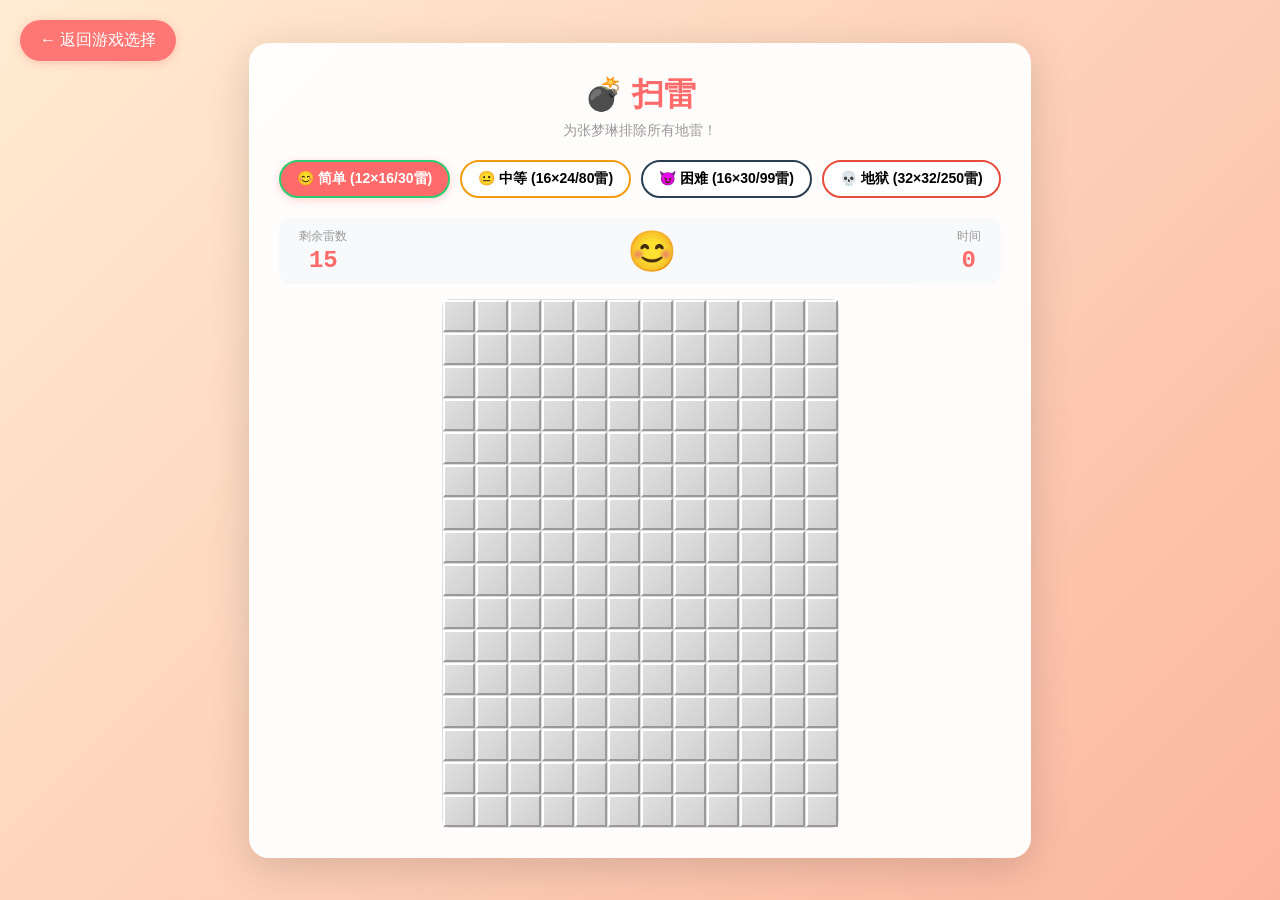
==== minesweeper.html @ 56fef701 "Add files via upload" ====
<!DOCTYPE html>
<html lang="zh-CN">
<head>
    <meta charset="UTF-8">
    <meta name="viewport" content="width=device-width, initial-scale=1.0">
    <title>💣 扫雷 - 生日游戏</title>
    <style>
        * { margin: 0; padding: 0; box-sizing: border-box; }
        body {
            font-family: 'Arial', sans-serif;
            background: linear-gradient(135deg, #ffecd2 0%, #fcb69f 100%);
            min-height: 100vh;
            display: flex;
            flex-direction: column;
            align-items: center;
            justify-content: center;
        }
        
        /* 顶部返回按钮 */
        .back-btn {
            position: fixed;
            top: 20px;
            left: 20px;
            background: rgba(255, 107, 107, 0.9);
            color: white;
            border: none;
            padding: 10px 20px;
            border-radius: 25px;
            font-size: 16px;
            cursor: pointer;
            box-shadow: 0 2px 10px rgba(255, 107, 107, 0.3);
            transition: all 0.3s;
        }
        .back-btn:hover {
            transform: scale(1.05);
            background: #ff6b6b;
        }
        
        /* 主容器 */
        .game-container {
            background: rgba(255, 255, 255, 0.95);
            border-radius: 20px;
            padding: 30px;
            box-shadow: 0 10px 40px rgba(0, 0, 0, 0.15);
            max-width: 95vw;
            max-height: 92vh;
            overflow: auto;
        }
        
        /* 标题 */
        .game-title {
            text-align: center;
            font-size: 32px;
            color: #ff6b6b;
            margin-bottom: 5px;
            font-weight: bold;
        }
        .game-subtitle {
            text-align: center;
            color: #999;
            font-size: 14px;
            margin-bottom: 20px;
        }
        
        /* 难度选择 */
        .difficulty-select {
            display: flex;
            gap: 10px;
            justify-content: center;
            margin-bottom: 20px;
            flex-wrap: wrap;
        }
        .diff-btn {
            padding: 8px 16px;
            border: 2px solid #ddd;
            border-radius: 25px;
            background: white;
            cursor: pointer;
            font-size: 14px;
            transition: all 0.3s;
            font-weight: bold;
        }
        .diff-btn:hover {
            border-color: #ff6b6b;
            color: #ff6b6b;
        }
        .diff-btn.active {
            background: #ff6b6b;
            color: white;
            border-color: #ff6b6b;
            box-shadow: 0 2px 10px rgba(255, 107, 107, 0.3);
        }
        .diff-btn.easy { border-color: #2ecc71; }
        .diff-btn.medium { border-color: #f39c12; }
        .diff-btn.hard { border-color: #2c3e50; }
        .diff-btn.extreme { border-color: #e74c3c; }
        
        /* 游戏信息栏 */
        .game-info {
            display: flex;
            justify-content: space-between;
            align-items: center;
            margin-bottom: 15px;
            padding: 10px 20px;
            background: #f8f9fa;
            border-radius: 12px;
        }
        .info-item {
            text-align: center;
        }
        .info-label {
            font-size: 12px;
            color: #999;
            margin-bottom: 2px;
        }
        .info-value {
            font-size: 24px;
            font-weight: bold;
            color: #ff6b6b;
            font-family: 'Courier New', monospace;
        }
        .face-btn {
            font-size: 40px;
            cursor: pointer;
            background: none;
            border: none;
            transition: transform 0.2s;
            line-height: 1;
        }
        .face-btn:hover {
            transform: scale(1.1);
        }
        
        /* 游戏棋盘 */
        .board {
            display: grid;
            gap: 1px;
            background: #ddd;
            padding: 1px;
            border-radius: 8px;
            user-select: none;
            margin: 0 auto;
            width: fit-content;
        }
        
        /* 单元格 */
        .cell {
            width: 32px;
            height: 32px;
            display: flex;
            align-items: center;
            justify-content: center;
            font-size: 16px;
            font-weight: bold;
            cursor: pointer;
            transition: all 0.1s;
            background: #e8e8e8;
            border: 2px solid;
            border-color: #fff #999 #999 #fff;
            position: relative;
        }
        .cell.revealed {
            border: 1px solid #ddd;
            background: #f8f9fa;
            cursor: default;
        }
        .cell.hidden {
            background: linear-gradient(135deg, #e0e0e0, #d0d0d0);
        }
        .cell.hidden:hover {
            background: #ccc;
            transform: scale(0.95);
        }
        
        /* 数字颜色 */
        .n1 { color: #3498db; }
        .n2 { color: #2ecc71; }
        .n3 { color: #e74c3c; }
        .n4 { color: #8e44ad; }
        .n5 { color: #d35400; }
        .n6 { color: #16a085; }
        .n7 { color: #2c3e50; }
        .n8 { color: #7f8c8d; }
        
        /* 地雷 */
        .mine { font-size: 18px; }
        .mine.exploded {
            background: #e74c3c !important;
            animation: shake 0.3s;
        }
        
        /* 旗帜 */
        .flag { font-size: 18px; }
        
        /* 动画 */
        @keyframes shake {
            0%, 100% { transform: translateX(0); }
            25% { transform: translateX(-2px); }
            75% { transform: translateX(2px); }
        }
        
        /* 游戏结束提示 */
        .game-over-overlay {
            position: fixed;
            top: 0;
            left: 0;
            width: 100%;
            height: 100%;
            background: rgba(0, 0, 0, 0.7);
            display: flex;
            align-items: center;
            justify-content: center;
            z-index: 1000;
            opacity: 0;
            pointer-events: none;
            transition: opacity 0.3s;
        }
        .game-over-overlay.show {
            opacity: 1;
            pointer-events: all;
        }
        .game-over-box {
            background: white;
            border-radius: 20px;
            padding: 40px;
            text-align: center;
            box-shadow: 0 20px 60px rgba(0, 0, 0, 0.3);
            animation: popIn 0.4s;
        }
        @keyframes popIn {
            from { transform: scale(0.5); opacity: 0; }
            to { transform: scale(1); opacity: 1; }
        }
        .game-over-emoji {
            font-size: 64px;
            margin-bottom: 10px;
        }
        .game-over-title {
            font-size: 28px;
            font-weight: bold;
            color: #ff6b6b;
            margin-bottom: 10px;
        }
        .game-over-detail {
            color: #999;
            margin-bottom: 20px;
        }
        .game-over-buttons {
            display: flex;
            gap: 10px;
            justify-content: center;
        }
        .over-btn {
            padding: 10px 25px;
            border: none;
            border-radius: 25px;
            font-size: 16px;
            cursor: pointer;
            transition: all 0.3s;
            font-weight: bold;
        }
        .over-btn.again {
            background: #ff6b6b;
            color: white;
        }
        .over-btn.again:hover {
            background: #ff5252;
            transform: scale(1.05);
        }
        .over-btn.back {
            background: #f0f0f0;
            color: #333;
        }
        .over-btn.back:hover {
            background: #ddd;
        }
        
        /* 响应式 */
        @media (max-width: 1024px) {
            .cell { width: 26px; height: 26px; font-size: 14px; }
        }
        @media (max-width: 768px) {
            .cell { width: 20px; height: 20px; font-size: 12px; }
            .game-info { padding: 5px 10px; }
            .info-value { font-size: 18px; }
            .face-btn { font-size: 30px; }
        }
    </style>
</head>
<body>
    <button class="back-btn" onclick="location.href='index.html'">← 返回游戏选择</button>
    
    <div class="game-container">
        <div class="game-title">💣 扫雷</div>
        <div class="game-subtitle">为张梦琳排除所有地雷！</div>
        
        <!-- 难度选择 -->
        <div class="difficulty-select">
            <button class="diff-btn easy active" onclick="changeDifficulty('easy')">😊 简单 (12×16/30雷)</button>
            <button class="diff-btn medium" onclick="changeDifficulty('medium')">😐 中等 (16×24/80雷)</button>
            <button class="diff-btn hard" onclick="changeDifficulty('hard')">😈 困难 (16×30/99雷)</button>
            <button class="diff-btn extreme" onclick="changeDifficulty('extreme')">💀 地狱 (32×32/250雷)</button>
        </div>
        
        <!-- 游戏信息栏 -->
        <div class="game-info">
            <div class="info-item">
                <div class="info-label">剩余雷数</div>
                <div class="info-value" id="mineCount">15</div>
            </div>
            <button class="face-btn" id="faceBtn" onclick="resetGame()">😊</button>
            <div class="info-item">
                <div class="info-label">时间</div>
                <div class="info-value" id="timeCount">0</div>
            </div>
        </div>
        
        <!-- 棋盘 -->
        <div class="board" id="board"></div>
    </div>
    
    <!-- 游戏结束弹窗 -->
    <div class="game-over-overlay" id="gameOverOverlay">
        <div class="game-over-box">
            <div class="game-over-emoji" id="overEmoji">🎉</div>
            <div class="game-over-title" id="overTitle">恭喜通关！</div>
            <div class="game-over-detail" id="overDetail">用时: 0秒 | 雷数: 15</div>
            <div class="game-over-buttons">
                <button class="over-btn again" onclick="resetGame()">🔄 再来一局</button>
                <button class="over-btn back" onclick="location.href='index.html'">🏠 返回</button>
            </div>
        </div>
    </div>
    
    <script>
        // ========== 游戏配置 ==========
        const DIFFICULTIES = {
            easy:    { cols: 12, rows: 16, mines: 30,  name: '简单' },
            medium:  { cols: 16, rows: 24, mines: 80,  name: '中等' },
            hard:    { cols: 30, rows: 16, mines: 99,  name: '困难' },
            extreme: { cols: 32, rows: 32, mines: 250, name: '地狱' }
        };
        
        // ========== 游戏状态 ==========
        let gameState = {
            difficulty: 'easy',
            cols: 12,
            rows: 16,
            mines: 15,
            board: [],
            revealed: [],
            flagged: [],
            firstClick: true,
            gameOver: false,
            won: false,
            minesLeft: 15,
            time: 0,
            timerInterval: null
        };
        
        // ========== 初始化游戏 ==========
        function changeDifficulty(diff) {
            const d = DIFFICULTIES[diff];
            gameState.difficulty = diff;
            gameState.cols = d.cols;
            gameState.rows = d.rows;
            gameState.mines = d.mines;
            
            // 更新按钮状态
            document.querySelectorAll('.diff-btn').forEach(btn => btn.classList.remove('active'));
            document.querySelector('.diff-btn.' + diff).classList.add('active');
            
            resetGame();
        }
        
        function initBoard() {
            gameState.board = [];
            gameState.revealed = [];
            gameState.flagged = [];
            
            for (let r = 0; r < gameState.rows; r++) {
                gameState.board[r] = [];
                gameState.revealed[r] = [];
                gameState.flagged[r] = [];
                for (let c = 0; c < gameState.cols; c++) {
                    gameState.board[r][c] = 0;
                    gameState.revealed[r][c] = false;
                    gameState.flagged[r][c] = false;
                }
            }
        }
        
        function placeMines(safeR, safeC) {
            let placed = 0;
            while (placed < gameState.mines) {
                const r = Math.floor(Math.random() * gameState.rows);
                const c = Math.floor(Math.random() * gameState.cols);
                
                // 第一下点击的格子及其周围3x3区域不能有雷
                if (r >= safeR - 1 && r <= safeR + 1 && c >= safeC - 1 && c <= safeC + 1) continue;
                if (gameState.board[r][c] === -1) continue;
                
                gameState.board[r][c] = -1;
                placed++;
            }
            
            // 计算数字
            for (let r = 0; r < gameState.rows; r++) {
                for (let c = 0; c < gameState.cols; c++) {
                    if (gameState.board[r][c] === -1) continue;
                    let count = 0;
                    for (let dr = -1; dr <= 1; dr++) {
                        for (let dc = -1; dc <= 1; dc++) {
                            const nr = r + dr;
                            const nc = c + dc;
                            if (nr >= 0 && nr < gameState.rows && nc >= 0 && nc < gameState.cols && gameState.board[nr][nc] === -1) {
                                count++;
                            }
                        }
                    }
                    gameState.board[r][c] = count;
                }
            }
        }
        
        // ========== 双击检测（在300ms内的第二次点击判定为双击） ==========
let clickTimer = null;
let lastClickCell = null;
let clickCount = 0;

function handleCellClick(r, c, e) {
if (gameState.gameOver) return;

// 检测双击：300ms内对同一格子的第二次点击
if (lastClickCell && lastClickCell.r === r && lastClickCell.c === c && clickCount === 1) {
clickCount = 0;
lastClickCell = null;
clearTimeout(clickTimer);
handleDoubleClick(r, c);
return;
}

// 第一次点击
clickCount = 1;
lastClickCell = { r, c };
clickTimer = setTimeout(() => {
clickCount = 0;
lastClickCell = null;
}, 300);

// 执行单击逻辑
handleClick(r, c);
}

        // ========== 绘制棋盘 ==========
function renderBoard() {
const boardEl = document.getElementById('board');
boardEl.style.gridTemplateColumns = `repeat(${gameState.cols}, 1fr)`;

// 如果是首次渲染，创建所有格子
if (boardEl.children.length === 0) {
for (let r = 0; r < gameState.rows; r++) {
for (let c = 0; c < gameState.cols; c++) {
const cell = document.createElement('div');
cell.className = 'cell hidden';
cell.dataset.row = r;
cell.dataset.col = c;
cell.addEventListener('click', (e) => handleCellClick(r, c, e));
cell.addEventListener('contextmenu', (e) => handleRightClick(r, c, e));
boardEl.appendChild(cell);
}
}
}

// 更新已有格子内容（不重建 DOM）
const cells = boardEl.children;
for (let r = 0; r < gameState.rows; r++) {
for (let c = 0; c < gameState.cols; c++) {
const index = r * gameState.cols + c;
const cell = cells[index];
const isRevealed = gameState.revealed[r][c];
const isFlagged = gameState.flagged[r][c];

// 重置类名
cell.className = 'cell';
cell.classList.add(isRevealed ? 'revealed' : 'hidden');

// 更新内容
if (isRevealed) {
if (gameState.board[r][c] === -1) {
cell.innerHTML = '💣';
cell.classList.add('mine');
} else if (gameState.board[r][c] > 0) {
cell.innerHTML = gameState.board[r][c];
cell.classList.add('n' + gameState.board[r][c]);
} else {
cell.innerHTML = '';
}
} else if (isFlagged) {
cell.innerHTML = '🚩';
cell.classList.add('flag');
} else {
cell.innerHTML = '';
}

// 更新爆炸效果
if (gameState.explodedCell && gameState.explodedCell.r === r && gameState.explodedCell.c === c) {
cell.classList.add('exploded');
}
}
}
}
        
        // ========== 点击逻辑 ==========
function handleClick(r, c) {
if (gameState.gameOver) return;
if (gameState.flagged[r][c]) return;
if (gameState.revealed[r][c]) return;
// 第一下点击
if (gameState.firstClick) {
gameState.firstClick = false;
placeMines(r, c);
startTimer();
}
reveal(r, c);
checkWin();
}
        
        function reveal(r, c) {
            if (r < 0 || r >= gameState.rows || c < 0 || c >= gameState.cols) return;
            if (gameState.revealed[r][c]) return;
            if (gameState.flagged[r][c]) return;
            
            gameState.revealed[r][c] = true;
            
            // 踩到地雷
            if (gameState.board[r][c] === -1) {
                gameOver(false, r, c);
                return;
            }
            
            // 如果数字是0，扩展翻开周围
            if (gameState.board[r][c] === 0) {
                for (let dr = -1; dr <= 1; dr++) {
                    for (let dc = -1; dc <= 1; dc++) {
                        if (dr === 0 && dc === 0) continue;
                        reveal(r + dr, c + dc);
                    }
                }
            }
            
            renderBoard();
        }
        
        // ========== 右键标记 ==========
        function handleRightClick(r, c, e) {
            e.preventDefault();
            if (gameState.gameOver) return;
            if (gameState.revealed[r][c]) return;
            
            if (gameState.flagged[r][c]) {
                gameState.flagged[r][c] = false;
                gameState.minesLeft++;
            } else {
                gameState.flagged[r][c] = true;
                gameState.minesLeft--;
            }
            
            document.getElementById('mineCount').textContent = gameState.minesLeft;
            updateFace('😊');
            renderBoard();
        }
        
        // ========== 双击数字 ==========
function handleDoubleClick(r, c) {
if (gameState.gameOver) return;
if (!gameState.revealed[r][c]) return;
if (gameState.board[r][c] <= 0) return;

const num = gameState.board[r][c];
let flagCount = 0;
const neighbors = [];

for (let dr = -1; dr <= 1; dr++) {
for (let dc = -1; dc <= 1; dc++) {
const nr = r + dr;
const nc = c + dc;
if (nr >= 0 && nr < gameState.rows && nc >= 0 && nc < gameState.cols) {
if (gameState.flagged[nr][nc]) flagCount++;
if (!gameState.flagged[nr][nc] && !gameState.revealed[nr][nc]) {
neighbors.push({r: nr, c: nc});
}
}
}
}

// 如果标记的旗数等于数字，翻开周围未标记的格子
if (flagCount === num) {
const mineNeighbor = neighbors.find(n => gameState.board[n.r][n.c] === -1);

if (mineNeighbor) {
// 踩雷
gameState.revealed[mineNeighbor.r][mineNeighbor.c] = true;
gameOver(false, mineNeighbor.r, mineNeighbor.c);
} else {
for (const n of neighbors) {
reveal(n.r, n.c);
}
checkWin();
}
}
}
        
        // ========== 检查胜利 ==========
        function checkWin() {
            let revealedCount = 0;
            for (let r = 0; r < gameState.rows; r++) {
                for (let c = 0; c < gameState.cols; c++) {
                    if (gameState.revealed[r][c]) revealedCount++;
                }
            }
            
            const totalCells = gameState.rows * gameState.cols;
            if (revealedCount === totalCells - gameState.mines) {
                gameOver(true);
            }
        }
        
        // ========== 游戏结束 ==========
function gameOver(won, explodedR, explodedC) {
gameState.explodedCell = (won || typeof explodedR === 'undefined') ? null : {r: explodedR, c: explodedC};
            gameState.gameOver = true;
            gameState.won = won;
            stopTimer();
            
            if (won) {
                updateFace('😎');
                document.getElementById('overEmoji').textContent = '🎉';
                document.getElementById('overTitle').textContent = '恭喜通关！';
            } else {
                updateFace('😵');
                document.getElementById('overEmoji').textContent = '💥';
                document.getElementById('overTitle').textContent = '踩到雷了！';
                
                // 显示所有地雷
                for (let r = 0; r < gameState.rows; r++) {
                    for (let c = 0; c < gameState.cols; c++) {
                        if (gameState.board[r][c] === -1) {
                            gameState.revealed[r][c] = true;
                        }
                    }
                }
                
                // 标记踩爆的雷
                const cells = document.querySelectorAll('.cell');
                cells.forEach(cell => {
                    const row = parseInt(cell.dataset.row);
                    const col = parseInt(cell.dataset.col);
                    if (row === explodedR && col === explodedC && gameState.board[row][col] === -1) {
                        cell.classList.add('exploded');
                    }
                });
                renderBoard();
            }
            
            document.getElementById('overDetail').textContent = `用时: ${gameState.time}秒 | 雷数: ${gameState.mines}`;
            document.getElementById('gameOverOverlay').classList.add('show');
        }
        
        // ========== 计时器 ==========
        function startTimer() {
            stopTimer();
            gameState.time = 0;
            gameState.timerInterval = setInterval(() => {
                gameState.time++;
                document.getElementById('timeCount').textContent = gameState.time;
                if (gameState.time >= 999) stopTimer();
            }, 1000);
        }
        
        function stopTimer() {
            if (gameState.timerInterval) {
                clearInterval(gameState.timerInterval);
                gameState.timerInterval = null;
            }
        }
        
        // ========== 重置游戏 ==========
        function resetGame() {
stopTimer();
gameState.firstClick = true;
gameState.gameOver = false;
gameState.won = false;
gameState.explodedCell = null;
            gameState.time = 0;
            gameState.minesLeft = gameState.mines;
            
            document.getElementById('mineCount').textContent = gameState.mines;
            document.getElementById('timeCount').textContent = '0';
            document.getElementById('gameOverOverlay').classList.remove('show');
            updateFace('😊');
// 清空棋盘容器（重新创建DOM，因为棋盘大小可能改变）
const boardEl = document.getElementById('board');
boardEl.innerHTML = '';
initBoard();
renderBoard();
}
        
        // ========== 更新表情 ==========
        function updateFace(emoji) {
            document.getElementById('faceBtn').textContent = emoji;
        }
        
        // ========== 启动 ==========
        resetGame();
    </script>
</body>
</html>
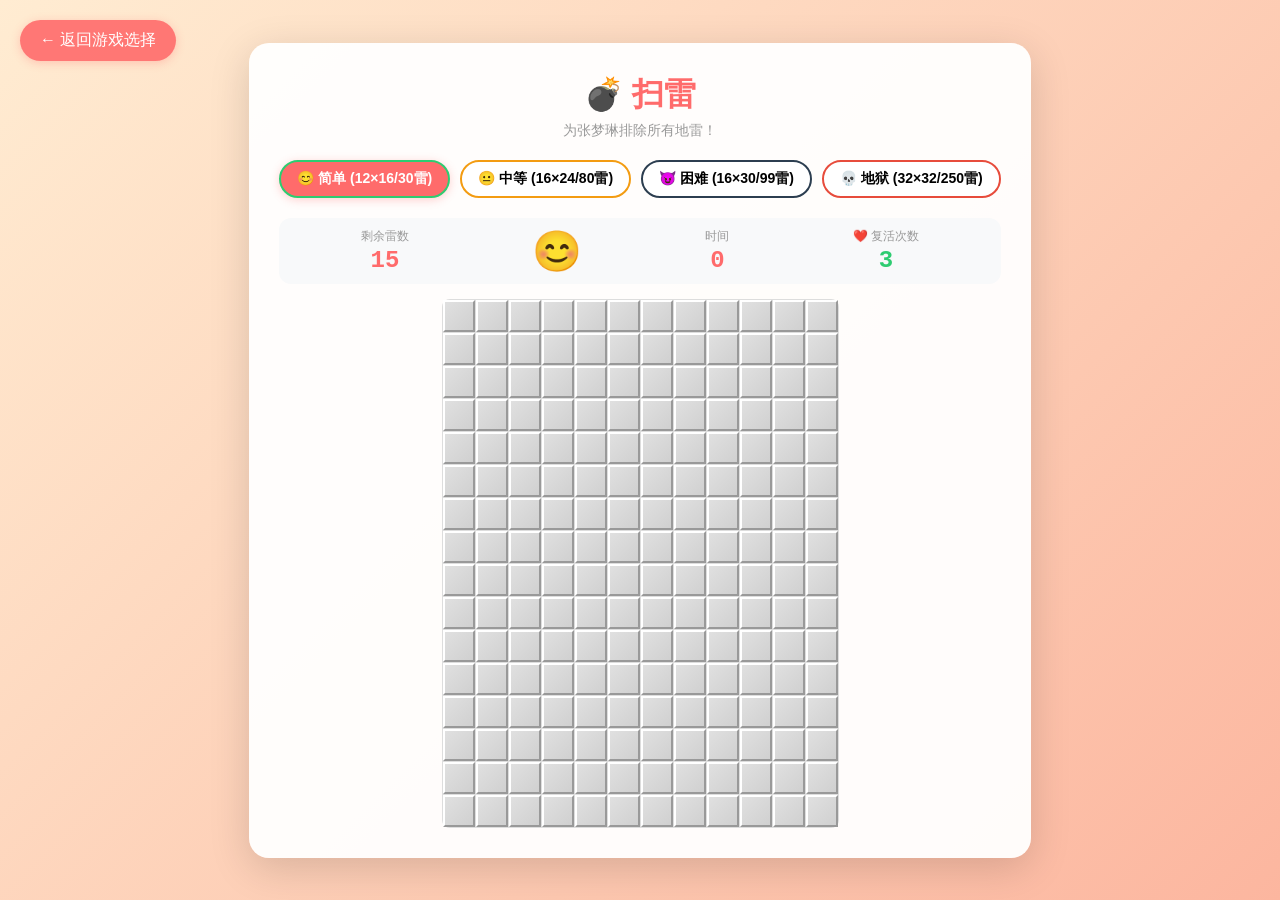
==== commit b37bc0b7: "Update minesweeper.html" ====
--- a/minesweeper.html
+++ b/minesweeper.html
@@ -1,718 +1,904 @@
 <!DOCTYPE html>
 <html lang="zh-CN">
 <head>
-    <meta charset="UTF-8">
-    <meta name="viewport" content="width=device-width, initial-scale=1.0">
-    <title>💣 扫雷 - 生日游戏</title>
-    <style>
-        * { margin: 0; padding: 0; box-sizing: border-box; }
-        body {
-            font-family: 'Arial', sans-serif;
-            background: linear-gradient(135deg, #ffecd2 0%, #fcb69f 100%);
-            min-height: 100vh;
-            display: flex;
-            flex-direction: column;
-            align-items: center;
-            justify-content: center;
-        }
-        
-        /* 顶部返回按钮 */
-        .back-btn {
-            position: fixed;
-            top: 20px;
-            left: 20px;
-            background: rgba(255, 107, 107, 0.9);
-            color: white;
-            border: none;
-            padding: 10px 20px;
-            border-radius: 25px;
-            font-size: 16px;
-            cursor: pointer;
-            box-shadow: 0 2px 10px rgba(255, 107, 107, 0.3);
-            transition: all 0.3s;
-        }
-        .back-btn:hover {
-            transform: scale(1.05);
-            background: #ff6b6b;
-        }
-        
-        /* 主容器 */
-        .game-container {
-            background: rgba(255, 255, 255, 0.95);
-            border-radius: 20px;
-            padding: 30px;
-            box-shadow: 0 10px 40px rgba(0, 0, 0, 0.15);
-            max-width: 95vw;
-            max-height: 92vh;
-            overflow: auto;
-        }
-        
-        /* 标题 */
-        .game-title {
-            text-align: center;
-            font-size: 32px;
-            color: #ff6b6b;
-            margin-bottom: 5px;
-            font-weight: bold;
-        }
-        .game-subtitle {
-            text-align: center;
-            color: #999;
-            font-size: 14px;
-            margin-bottom: 20px;
-        }
-        
-        /* 难度选择 */
-        .difficulty-select {
-            display: flex;
-            gap: 10px;
-            justify-content: center;
-            margin-bottom: 20px;
-            flex-wrap: wrap;
-        }
-        .diff-btn {
-            padding: 8px 16px;
-            border: 2px solid #ddd;
-            border-radius: 25px;
-            background: white;
-            cursor: pointer;
-            font-size: 14px;
-            transition: all 0.3s;
-            font-weight: bold;
-        }
-        .diff-btn:hover {
-            border-color: #ff6b6b;
-            color: #ff6b6b;
-        }
-        .diff-btn.active {
-            background: #ff6b6b;
-            color: white;
-            border-color: #ff6b6b;
-            box-shadow: 0 2px 10px rgba(255, 107, 107, 0.3);
-        }
-        .diff-btn.easy { border-color: #2ecc71; }
-        .diff-btn.medium { border-color: #f39c12; }
-        .diff-btn.hard { border-color: #2c3e50; }
-        .diff-btn.extreme { border-color: #e74c3c; }
-        
-        /* 游戏信息栏 */
-        .game-info {
-            display: flex;
-            justify-content: space-between;
-            align-items: center;
-            margin-bottom: 15px;
-            padding: 10px 20px;
-            background: #f8f9fa;
-            border-radius: 12px;
-        }
-        .info-item {
-            text-align: center;
-        }
-        .info-label {
-            font-size: 12px;
-            color: #999;
-            margin-bottom: 2px;
-        }
-        .info-value {
-            font-size: 24px;
-            font-weight: bold;
-            color: #ff6b6b;
-            font-family: 'Courier New', monospace;
-        }
-        .face-btn {
-            font-size: 40px;
-            cursor: pointer;
-            background: none;
-            border: none;
-            transition: transform 0.2s;
-            line-height: 1;
-        }
-        .face-btn:hover {
-            transform: scale(1.1);
-        }
-        
-        /* 游戏棋盘 */
-        .board {
-            display: grid;
-            gap: 1px;
-            background: #ddd;
-            padding: 1px;
-            border-radius: 8px;
-            user-select: none;
-            margin: 0 auto;
-            width: fit-content;
-        }
-        
-        /* 单元格 */
-        .cell {
-            width: 32px;
-            height: 32px;
-            display: flex;
-            align-items: center;
-            justify-content: center;
-            font-size: 16px;
-            font-weight: bold;
-            cursor: pointer;
-            transition: all 0.1s;
-            background: #e8e8e8;
-            border: 2px solid;
-            border-color: #fff #999 #999 #fff;
-            position: relative;
-        }
-        .cell.revealed {
-            border: 1px solid #ddd;
-            background: #f8f9fa;
-            cursor: default;
-        }
-        .cell.hidden {
-            background: linear-gradient(135deg, #e0e0e0, #d0d0d0);
-        }
-        .cell.hidden:hover {
-            background: #ccc;
-            transform: scale(0.95);
-        }
-        
-        /* 数字颜色 */
-        .n1 { color: #3498db; }
-        .n2 { color: #2ecc71; }
-        .n3 { color: #e74c3c; }
-        .n4 { color: #8e44ad; }
-        .n5 { color: #d35400; }
-        .n6 { color: #16a085; }
-        .n7 { color: #2c3e50; }
-        .n8 { color: #7f8c8d; }
-        
-        /* 地雷 */
-        .mine { font-size: 18px; }
-        .mine.exploded {
-            background: #e74c3c !important;
-            animation: shake 0.3s;
-        }
-        
-        /* 旗帜 */
-        .flag { font-size: 18px; }
-        
-        /* 动画 */
-        @keyframes shake {
-            0%, 100% { transform: translateX(0); }
-            25% { transform: translateX(-2px); }
-            75% { transform: translateX(2px); }
-        }
-        
-        /* 游戏结束提示 */
-        .game-over-overlay {
-            position: fixed;
-            top: 0;
-            left: 0;
-            width: 100%;
-            height: 100%;
-            background: rgba(0, 0, 0, 0.7);
-            display: flex;
-            align-items: center;
-            justify-content: center;
-            z-index: 1000;
-            opacity: 0;
-            pointer-events: none;
-            transition: opacity 0.3s;
-        }
-        .game-over-overlay.show {
-            opacity: 1;
-            pointer-events: all;
-        }
-        .game-over-box {
-            background: white;
-            border-radius: 20px;
-            padding: 40px;
-            text-align: center;
-            box-shadow: 0 20px 60px rgba(0, 0, 0, 0.3);
-            animation: popIn 0.4s;
-        }
-        @keyframes popIn {
-            from { transform: scale(0.5); opacity: 0; }
-            to { transform: scale(1); opacity: 1; }
-        }
-        .game-over-emoji {
-            font-size: 64px;
-            margin-bottom: 10px;
-        }
-        .game-over-title {
-            font-size: 28px;
-            font-weight: bold;
-            color: #ff6b6b;
-            margin-bottom: 10px;
-        }
-        .game-over-detail {
-            color: #999;
-            margin-bottom: 20px;
-        }
-        .game-over-buttons {
-            display: flex;
-            gap: 10px;
-            justify-content: center;
-        }
-        .over-btn {
-            padding: 10px 25px;
-            border: none;
-            border-radius: 25px;
-            font-size: 16px;
-            cursor: pointer;
-            transition: all 0.3s;
-            font-weight: bold;
-        }
-        .over-btn.again {
-            background: #ff6b6b;
-            color: white;
-        }
-        .over-btn.again:hover {
-            background: #ff5252;
-            transform: scale(1.05);
-        }
-        .over-btn.back {
-            background: #f0f0f0;
-            color: #333;
-        }
-        .over-btn.back:hover {
-            background: #ddd;
-        }
-        
-        /* 响应式 */
-        @media (max-width: 1024px) {
-            .cell { width: 26px; height: 26px; font-size: 14px; }
-        }
-        @media (max-width: 768px) {
-            .cell { width: 20px; height: 20px; font-size: 12px; }
-            .game-info { padding: 5px 10px; }
-            .info-value { font-size: 18px; }
-            .face-btn { font-size: 30px; }
-        }
-    </style>
+<meta charset="UTF-8">
+<meta name="viewport" content="width=device-width, initial-scale=1.0">
+<title>💣 扫雷 - 生日游戏</title>
+<style>
+* { margin: 0; padding: 0; box-sizing: border-box; }
+body {
+font-family: 'Arial', sans-serif;
+background: linear-gradient(135deg, #ffecd2 0%, #fcb69f 100%);
+min-height: 100vh;
+display: flex;
+flex-direction: column;
+align-items: center;
+justify-content: center;
+}
+/* 顶部返回按钮 */
+.back-btn {
+position: fixed;
+top: 20px;
+left: 20px;
+background: rgba(255, 107, 107, 0.9);
+color: white;
+border: none;
+padding: 10px 20px;
+border-radius: 25px;
+font-size: 16px;
+cursor: pointer;
+box-shadow: 0 2px 10px rgba(255, 107, 107, 0.3);
+transition: all 0.3s;
+}
+.back-btn:hover {
+transform: scale(1.05);
+background: #ff6b6b;
+}
+/* 主容器 */
+.game-container {
+background: rgba(255, 255, 255, 0.95);
+border-radius: 20px;
+padding: 30px;
+box-shadow: 0 10px 40px rgba(0, 0, 0, 0.15);
+max-width: 95vw;
+max-height: 92vh;
+overflow: auto;
+}
+/* 标题 */
+.game-title {
+text-align: center;
+font-size: 32px;
+color: #ff6b6b;
+margin-bottom: 5px;
+font-weight: bold;
+}
+.game-subtitle {
+text-align: center;
+color: #999;
+font-size: 14px;
+margin-bottom: 20px;
+}
+/* 难度选择 */
+.difficulty-select {
+display: flex;
+gap: 10px;
+justify-content: center;
+margin-bottom: 20px;
+flex-wrap: wrap;
+}
+.diff-btn {
+padding: 8px 16px;
+border: 2px solid #ddd;
+border-radius: 25px;
+background: white;
+cursor: pointer;
+font-size: 14px;
+transition: all 0.3s;
+font-weight: bold;
+}
+.diff-btn:hover {
+border-color: #ff6b6b;
+color: #ff6b6b;
+}
+.diff-btn.active {
+background: #ff6b6b;
+color: white;
+border-color: #ff6b6b;
+box-shadow: 0 2px 10px rgba(255, 107, 107, 0.3);
+}
+.diff-btn.easy { border-color: #2ecc71; }
+.diff-btn.medium { border-color: #f39c12; }
+.diff-btn.hard { border-color: #2c3e50; }
+.diff-btn.extreme { border-color: #e74c3c; }
+/* 游戏信息栏 */
+.game-info {
+display: flex;
+justify-content: space-around;
+align-items: center;
+margin-bottom: 15px;
+padding: 10px 20px;
+background: #f8f9fa;
+border-radius: 12px;
+}
+.info-item {
+text-align: center;
+}
+.info-label {
+font-size: 12px;
+color: #999;
+margin-bottom: 2px;
+}
+.info-value {
+font-size: 24px;
+font-weight: bold;
+color: #ff6b6b;
+font-family: 'Courier New', monospace;
+}
+.revive-value {
+color: #2ecc71 !important;
+}
+.face-btn {
+font-size: 40px;
+cursor: pointer;
+background: none;
+border: none;
+transition: transform 0.2s;
+line-height: 1;
+}
+.face-btn:hover {
+transform: scale(1.1);
+}
+/* 游戏棋盘 */
+.board {
+display: grid;
+gap: 1px;
+background: #ddd;
+padding: 1px;
+border-radius: 8px;
+user-select: none;
+margin: 0 auto;
+width: fit-content;
+}
+/* 单元格 */
+.cell {
+width: 32px;
+height: 32px;
+display: flex;
+align-items: center;
+justify-content: center;
+font-size: 16px;
+font-weight: bold;
+cursor: pointer;
+transition: all 0.1s;
+background: #e8e8e8;
+border: 2px solid;
+border-color: #fff #999 #999 #fff;
+position: relative;
+}
+.cell.revealed {
+border: 1px solid #ddd;
+background: #f8f9fa;
+cursor: default;
+}
+.cell.hidden {
+background: linear-gradient(135deg, #e0e0e0, #d0d0d0);
+}
+.cell.hidden:hover {
+background: #ccc;
+transform: scale(0.95);
+}
+.cell.revived {
+background: #d4efdf !important;
+animation: reviveFlash 0.6s;
+}
+@keyframes reviveFlash {
+0% { background: #e74c3c; transform: scale(1.2); }
+50% { background: #f9e79f; transform: scale(1.1); }
+100% { background: #d4efdf; transform: scale(1); }
+}
+/* 数字颜色 */
+.n1 { color: #3498db; }
+.n2 { color: #2ecc71; }
+.n3 { color: #e74c3c; }
+.n4 { color: #8e44ad; }
+.n5 { color: #d35400; }
+.n6 { color: #16a085; }
+.n7 { color: #2c3e50; }
+.n8 { color: #7f8c8d; }
+/* 地雷 */
+.mine { font-size: 18px; }
+.mine.exploded {
+background: #e74c3c !important;
+animation: shake 0.3s;
+}
+/* 旗帜 */
+.flag { font-size: 18px; }
+/* 动画 */
+@keyframes shake {
+0%, 100% { transform: translateX(0); }
+25% { transform: translateX(-2px); }
+75% { transform: translateX(2px); }
+}
+/* 游戏结束提示 */
+.game-over-overlay {
+position: fixed;
+top: 0;
+left: 0;
+width: 100%;
+height: 100%;
+background: rgba(0, 0, 0, 0.7);
+display: flex;
+align-items: center;
+justify-content: center;
+z-index: 1000;
+opacity: 0;
+pointer-events: none;
+transition: opacity 0.3s;
+}
+.game-over-overlay.show {
+opacity: 1;
+pointer-events: all;
+}
+.game-over-box {
+background: white;
+border-radius: 20px;
+padding: 40px;
+text-align: center;
+box-shadow: 0 20px 60px rgba(0, 0, 0, 0.3);
+animation: popIn 0.4s;
+}
+@keyframes popIn {
+from { transform: scale(0.5); opacity: 0; }
+to { transform: scale(1); opacity: 1; }
+}
+.game-over-emoji {
+font-size: 64px;
+margin-bottom: 10px;
+}
+.game-over-title {
+font-size: 28px;
+font-weight: bold;
+color: #ff6b6b;
+margin-bottom: 10px;
+}
+.game-over-detail {
+color: #999;
+margin-bottom: 20px;
+}
+.game-over-buttons {
+display: flex;
+gap: 10px;
+justify-content: center;
+}
+.over-btn {
+padding: 10px 25px;
+border: none;
+border-radius: 25px;
+font-size: 16px;
+cursor: pointer;
+transition: all 0.3s;
+font-weight: bold;
+}
+.over-btn.again {
+background: #ff6b6b;
+color: white;
+}
+.over-btn.again:hover {
+background: #ff5252;
+transform: scale(1.05);
+}
+.over-btn.back {
+background: #f0f0f0;
+color: #333;
+}
+.over-btn.back:hover {
+background: #ddd;
+}
+/* 复活弹窗 */
+.revive-overlay {
+position: fixed;
+top: 0;
+left: 0;
+width: 100%;
+height: 100%;
+background: rgba(0, 0, 0, 0.7);
+display: flex;
+align-items: center;
+justify-content: center;
+z-index: 2000;
+opacity: 0;
+pointer-events: none;
+transition: opacity 0.3s;
+}
+.revive-overlay.show {
+opacity: 1;
+pointer-events: all;
+}
+.revive-box {
+background: white;
+border-radius: 20px;
+padding: 35px 40px;
+text-align: center;
+box-shadow: 0 20px 60px rgba(0, 0, 0, 0.3);
+animation: popIn 0.4s;
+max-width: 300px;
+}
+.revive-emoji {
+font-size: 56px;
+margin-bottom: 10px;
+}
+.revive-title {
+font-size: 24px;
+font-weight: bold;
+color: #2ecc71;
+margin-bottom: 8px;
+}
+.revive-detail {
+color: #999;
+margin-bottom: 20px;
+font-size: 14px;
+}
+.revive-buttons {
+display: flex;
+gap: 10px;
+justify-content: center;
+}
+.revive-btn {
+padding: 10px 25px;
+border: none;
+border-radius: 25px;
+font-size: 15px;
+cursor: pointer;
+transition: all 0.3s;
+font-weight: bold;
+}
+.revive-btn.yes {
+background: linear-gradient(135deg, #2ecc71, #27ae60);
+color: white;
+}
+.revive-btn.yes:hover {
+transform: scale(1.05);
+box-shadow: 0 4px 15px rgba(46, 204, 113, 0.4);
+}
+.revive-btn.no {
+background: #f0f0f0;
+color: #333;
+}
+.revive-btn.no:hover {
+background: #ddd;
+}
+/* 响应式 */
+@media (max-width: 1024px) {
+.cell { width: 26px; height: 26px; font-size: 14px; }
+}
+@media (max-width: 768px) {
+.cell { width: 20px; height: 20px; font-size: 12px; }
+.game-info { padding: 5px 10px; }
+.info-value { font-size: 18px; }
+.face-btn { font-size: 30px; }
+.revive-box { padding: 25px 20px; }
+.revive-title { font-size: 20px; }
+}
+</style>
 </head>
 <body>
-    <button class="back-btn" onclick="location.href='index.html'">← 返回游戏选择</button>
-    
-    <div class="game-container">
-        <div class="game-title">💣 扫雷</div>
-        <div class="game-subtitle">为张梦琳排除所有地雷！</div>
-        
-        <!-- 难度选择 -->
-        <div class="difficulty-select">
-            <button class="diff-btn easy active" onclick="changeDifficulty('easy')">😊 简单 (12×16/30雷)</button>
-            <button class="diff-btn medium" onclick="changeDifficulty('medium')">😐 中等 (16×24/80雷)</button>
-            <button class="diff-btn hard" onclick="changeDifficulty('hard')">😈 困难 (16×30/99雷)</button>
-            <button class="diff-btn extreme" onclick="changeDifficulty('extreme')">💀 地狱 (32×32/250雷)</button>
-        </div>
-        
-        <!-- 游戏信息栏 -->
-        <div class="game-info">
-            <div class="info-item">
-                <div class="info-label">剩余雷数</div>
-                <div class="info-value" id="mineCount">15</div>
-            </div>
-            <button class="face-btn" id="faceBtn" onclick="resetGame()">😊</button>
-            <div class="info-item">
-                <div class="info-label">时间</div>
-                <div class="info-value" id="timeCount">0</div>
-            </div>
-        </div>
-        
-        <!-- 棋盘 -->
-        <div class="board" id="board"></div>
-    </div>
-    
-    <!-- 游戏结束弹窗 -->
-    <div class="game-over-overlay" id="gameOverOverlay">
-        <div class="game-over-box">
-            <div class="game-over-emoji" id="overEmoji">🎉</div>
-            <div class="game-over-title" id="overTitle">恭喜通关！</div>
-            <div class="game-over-detail" id="overDetail">用时: 0秒 | 雷数: 15</div>
-            <div class="game-over-buttons">
-                <button class="over-btn again" onclick="resetGame()">🔄 再来一局</button>
-                <button class="over-btn back" onclick="location.href='index.html'">🏠 返回</button>
-            </div>
-        </div>
-    </div>
-    
-    <script>
-        // ========== 游戏配置 ==========
-        const DIFFICULTIES = {
-            easy:    { cols: 12, rows: 16, mines: 30,  name: '简单' },
-            medium:  { cols: 16, rows: 24, mines: 80,  name: '中等' },
-            hard:    { cols: 30, rows: 16, mines: 99,  name: '困难' },
-            extreme: { cols: 32, rows: 32, mines: 250, name: '地狱' }
-        };
-        
-        // ========== 游戏状态 ==========
-        let gameState = {
-            difficulty: 'easy',
-            cols: 12,
-            rows: 16,
-            mines: 15,
-            board: [],
-            revealed: [],
-            flagged: [],
-            firstClick: true,
-            gameOver: false,
-            won: false,
-            minesLeft: 15,
-            time: 0,
-            timerInterval: null
-        };
-        
-        // ========== 初始化游戏 ==========
-        function changeDifficulty(diff) {
-            const d = DIFFICULTIES[diff];
-            gameState.difficulty = diff;
-            gameState.cols = d.cols;
-            gameState.rows = d.rows;
-            gameState.mines = d.mines;
-            
-            // 更新按钮状态
-            document.querySelectorAll('.diff-btn').forEach(btn => btn.classList.remove('active'));
-            document.querySelector('.diff-btn.' + diff).classList.add('active');
-            
-            resetGame();
+<button class="back-btn" onclick="location.href='index.html'">← 返回游戏选择</button>
+<div class="game-container">
+<div class="game-title">💣 扫雷</div>
+<div class="game-subtitle">为张梦琳排除所有地雷！</div>
+<!-- 难度选择 -->
+<div class="difficulty-select">
+<button class="diff-btn easy active" onclick="changeDifficulty('easy')">😊 简单 (12×16/30雷)</button>
+<button class="diff-btn medium" onclick="changeDifficulty('medium')">😐 中等 (16×24/80雷)</button>
+<button class="diff-btn hard" onclick="changeDifficulty('hard')">😈 困难 (16×30/99雷)</button>
+<button class="diff-btn extreme" onclick="changeDifficulty('extreme')">💀 地狱 (32×32/250雷)</button>
+</div>
+<!-- 游戏信息栏 -->
+<div class="game-info">
+<div class="info-item">
+<div class="info-label">剩余雷数</div>
+<div class="info-value" id="mineCount">15</div>
+</div>
+<button class="face-btn" id="faceBtn" onclick="resetGame()">😊</button>
+<div class="info-item">
+<div class="info-label">时间</div>
+<div class="info-value" id="timeCount">0</div>
+</div>
+<div class="info-item">
+<div class="info-label">❤️ 复活次数</div>
+<div class="info-value revive-value" id="reviveCount">3</div>
+</div>
+</div>
+<!-- 棋盘 -->
+<div class="board" id="board"></div>
+</div>
+<!-- 复活弹窗 -->
+<div class="revive-overlay" id="reviveOverlay">
+<div class="revive-box">
+<div class="revive-emoji">💖</div>
+<div class="revive-title">命运眷顾！</div>
+<div class="revive-detail" id="reviveDetail">你还有 3 次复活机会，是否选择复活？</div>
+<div class="revive-buttons">
+<button class="revive-btn yes" onclick="revive()">✨ 复活</button>
+<button class="revive-btn no" onclick="refuseRevive()">💀 结束</button>
+</div>
+</div>
+</div>
+<!-- 游戏结束弹窗 -->
+<div class="game-over-overlay" id="gameOverOverlay">
+<div class="game-over-box">
+<div class="game-over-emoji" id="overEmoji">🎉</div>
+<div class="game-over-title" id="overTitle">恭喜通关！</div>
+<div class="game-over-detail" id="overDetail">用时: 0秒 | 雷数: 15</div>
+<div class="game-over-buttons">
+<button class="over-btn again" onclick="resetGame()">🔄 再来一局</button>
+<button class="over-btn back" onclick="location.href='index.html'">🏠 返回</button>
+</div>
+</div>
+</div>
+<script>
+// ========== 游戏配置 ==========
+const DIFFICULTIES = {
+easy:    { cols: 12, rows: 16, mines: 30,  name: '简单' },
+medium:  { cols: 16, rows: 24, mines: 80,  name: '中等' },
+hard:    { cols: 30, rows: 16, mines: 99,  name: '困难' },
+extreme: { cols: 32, rows: 32, mines: 250, name: '地狱' }
+};
+
+// ========== 游戏状态 ==========
+const MAX_REVIVES = 3;  // 最大复活次数
+
+let gameState = {
+    difficulty: 'easy',
+    cols: 12,
+    rows: 16,
+    mines: 15,
+    board: [],
+    revealed: [],
+    flagged: [],
+    revived: [],      // 记录哪些格子被复活过
+    firstClick: true,
+    gameOver: false,
+    won: false,
+    minesLeft: 15,
+    time: 0,
+    timerInterval: null,
+    revives: MAX_REVIVES,   // 剩余复活次数
+    explodedCell: null,     // 当前踩雷的格子
+    revivePending: false    // 是否等待玩家选择复活
+};
+
+// ========== 初始化游戏 ==========
+function changeDifficulty(diff) {
+    const d = DIFFICULTIES[diff];
+    gameState.difficulty = diff;
+    gameState.cols = d.cols;
+    gameState.rows = d.rows;
+    gameState.mines = d.mines;
+    // 更新按钮状态
+    document.querySelectorAll('.diff-btn').forEach(btn => btn.classList.remove('active'));
+    document.querySelector('.diff-btn.' + diff).classList.add('active');
+    resetGame();
+}
+
+function initBoard() {
+    gameState.board = [];
+    gameState.revealed = [];
+    gameState.flagged = [];
+    gameState.revived = [];
+    for (let r = 0; r < gameState.rows; r++) {
+        gameState.board[r] = [];
+        gameState.revealed[r] = [];
+        gameState.flagged[r] = [];
+        gameState.revived[r] = [];
+        for (let c = 0; c < gameState.cols; c++) {
+            gameState.board[r][c] = 0;
+            gameState.revealed[r][c] = false;
+            gameState.flagged[r][c] = false;
+            gameState.revived[r][c] = false;
         }
-        
-        function initBoard() {
-            gameState.board = [];
-            gameState.revealed = [];
-            gameState.flagged = [];
-            
-            for (let r = 0; r < gameState.rows; r++) {
-                gameState.board[r] = [];
-                gameState.revealed[r] = [];
-                gameState.flagged[r] = [];
-                for (let c = 0; c < gameState.cols; c++) {
-                    gameState.board[r][c] = 0;
-                    gameState.revealed[r][c] = false;
-                    gameState.flagged[r][c] = false;
+    }
+}
+
+function placeMines(safeR, safeC) {
+    let placed = 0;
+    while (placed < gameState.mines) {
+        const r = Math.floor(Math.random() * gameState.rows);
+        const c = Math.floor(Math.random() * gameState.cols);
+        // 第一下点击的格子及其周围3x3区域不能有雷
+        if (r >= safeR - 1 && r <= safeR + 1 && c >= safeC - 1 && c <= safeC + 1) continue;
+        if (gameState.board[r][c] === -1) continue;
+        gameState.board[r][c] = -1;
+        placed++;
+    }
+    // 计算数字
+    calculateNumbers();
+}
+
+function calculateNumbers() {
+    for (let r = 0; r < gameState.rows; r++) {
+        for (let c = 0; c < gameState.cols; c++) {
+            if (gameState.board[r][c] === -1) continue;
+            let count = 0;
+            for (let dr = -1; dr <= 1; dr++) {
+                for (let dc = -1; dc <= 1; dc++) {
+                    const nr = r + dr;
+                    const nc = c + dc;
+                    if (nr >= 0 && nr < gameState.rows && nc >= 0 && nc < gameState.cols && gameState.board[nr][nc] === -1) {
+                        count++;
+                    }
+                }
+            }
+            gameState.board[r][c] = count;
+        }
+    }
+}
+
+// ========== 双击检测（在300ms内的第二次点击判定为双击） ==========
+let clickTimer = null;
+let lastClickCell = null;
+let clickCount = 0;
+
+function handleCellClick(r, c, e) {
+    if (gameState.gameOver || gameState.revivePending) return;
+    // 检测双击：300ms内对同一格子的第二次点击
+    if (lastClickCell && lastClickCell.r === r && lastClickCell.c === c && clickCount === 1) {
+        clickCount = 0;
+        lastClickCell = null;
+        clearTimeout(clickTimer);
+        handleDoubleClick(r, c);
+        return;
+    }
+    // 第一次点击
+    clickCount = 1;
+    lastClickCell = { r, c };
+    clickTimer = setTimeout(() => {
+        clickCount = 0;
+        lastClickCell = null;
+    }, 300);
+    // 执行单击逻辑
+    handleClick(r, c);
+}
+
+// ========== 绘制棋盘 ==========
+function renderBoard() {
+    const boardEl = document.getElementById('board');
+    boardEl.style.gridTemplateColumns = `repeat(${gameState.cols}, 1fr)`;
+
+    // 如果是首次渲染，创建所有格子
+    if (boardEl.children.length === 0) {
+        for (let r = 0; r < gameState.rows; r++) {
+            for (let c = 0; c < gameState.cols; c++) {
+                const cell = document.createElement('div');
+                cell.className = 'cell hidden';
+                cell.dataset.row = r;
+                cell.dataset.col = c;
+                cell.addEventListener('click', (e) => handleCellClick(r, c, e));
+                cell.addEventListener('contextmenu', (e) => handleRightClick(r, c, e));
+                boardEl.appendChild(cell);
+            }
+        }
+    }
+
+    // 更新已有格子内容（不重建 DOM）
+    const cells = boardEl.children;
+    for (let r = 0; r < gameState.rows; r++) {
+        for (let c = 0; c < gameState.cols; c++) {
+            const index = r * gameState.cols + c;
+            const cell = cells[index];
+            const isRevealed = gameState.revealed[r][c];
+            const isFlagged = gameState.flagged[r][c];
+            const isRevived = gameState.revived[r][c];
+
+            // 重置类名（保留复活标记）
+            cell.className = 'cell';
+            cell.classList.add(isRevealed ? 'revealed' : 'hidden');
+            if (isRevived && isRevealed) cell.classList.add('revived');
+
+            // 更新内容
+            if (isRevealed) {
+                if (gameState.board[r][c] === -1) {
+                    cell.innerHTML = '💣';
+                    cell.classList.add('mine');
+                } else if (gameState.board[r][c] > 0) {
+                    cell.innerHTML = gameState.board[r][c];
+                    cell.classList.add('n' + gameState.board[r][c]);
+                } else {
+                    cell.innerHTML = '';
+                }
+            } else if (isFlagged) {
+                cell.innerHTML = '🚩';
+                cell.classList.add('flag');
+            } else {
+                cell.innerHTML = '';
+            }
+
+            // 更新爆炸效果
+            if (gameState.explodedCell && gameState.explodedCell.r === r && gameState.explodedCell.c === c) {
+                cell.classList.add('exploded');
+            }
+        }
+    }
+}
+
+// ========== 点击逻辑 ==========
+function handleClick(r, c) {
+    if (gameState.gameOver) return;
+    if (gameState.flagged[r][c]) return;
+    if (gameState.revealed[r][c]) return;
+
+    // 第一下点击
+    if (gameState.firstClick) {
+        gameState.firstClick = false;
+        placeMines(r, c);
+        startTimer();
+    }
+
+    reveal(r, c);
+    checkWin();
+}
+
+function reveal(r, c) {
+    if (r < 0 || r >= gameState.rows || c < 0 || c >= gameState.cols) return;
+    if (gameState.revealed[r][c]) return;
+    if (gameState.flagged[r][c]) return;
+    if (gameState.revivePending) return;
+
+    gameState.revealed[r][c] = true;
+
+    // 踩到地雷
+    if (gameState.board[r][c] === -1) {
+        handleMineHit(r, c);
+        return;
+    }
+
+    // 如果数字是0，扩展翻开周围
+    if (gameState.board[r][c] === 0) {
+        for (let dr = -1; dr <= 1; dr++) {
+            for (let dc = -1; dc <= 1; dc++) {
+                if (dr === 0 && dc === 0) continue;
+                reveal(r + dr, c + dc);
+            }
+        }
+    }
+    renderBoard();
+}
+
+// ========== 踩雷处理 ==========
+function handleMineHit(r, c) {
+    gameState.explodedCell = { r, c };
+
+    // 还有复活机会，弹出复活选择
+    if (gameState.revives > 0 && !gameState.revivePending) {
+        gameState.revivePending = true;
+        gameState.reviveTargetR = r;
+        gameState.reviveTargetC = c;
+        // 冻结游戏（不立即结束）
+        stopTimer();  // 暂停计时
+        updateFace('😱');
+        // 弹出复活弹窗
+        document.getElementById('reviveDetail').textContent = `你还有 ${gameState.revives} 次复活机会，是否复活？`;
+        document.getElementById('reviveOverlay').classList.add('show');
+        renderBoard();
+        return;
+    }
+
+    // 没有复活机会，直接游戏结束
+    triggerGameOver(false, r, c);
+}
+
+// ========== 复活逻辑 ==========
+function revive() {
+    const r = gameState.reviveTargetR;
+    const c = gameState.reviveTargetC;
+    gameState.revivePending = false;
+    gameState.revives--;
+
+    // 1. 移除当前位置的雷
+    gameState.board[r][c] = 0;
+    gameState.revived[r][c] = true;
+    gameState.explodedCell = null;
+
+    // 2. 重新计算周围所有格子的数字
+    // 清除当前位置周围的雷（保证复活后周围3x3范围没有雷，让复活更安全）
+    for (let dr = -1; dr <= 1; dr++) {
+        for (let dc = -1; dc <= 1; dc++) {
+            const nr = r + dr;
+            const nc = c + dc;
+            // 跳过自身之外，只清除周围的雷（但要保留其他的雷，否则游戏太简单）
+            if (dr === 0 && dc === 0) continue;
+            // 把周围格子的地雷移除
+            if (nr >= 0 && nr < gameState.rows && nc >= 0 && nc < gameState.cols) {
+                if (gameState.board[nr][nc] === -1) {
+                    gameState.board[nr][nc] = 0;
                 }
             }
         }
-        
-        function placeMines(safeR, safeC) {
-            let placed = 0;
-            while (placed < gameState.mines) {
-                const r = Math.floor(Math.random() * gameState.rows);
-                const c = Math.floor(Math.random() * gameState.cols);
-                
-                // 第一下点击的格子及其周围3x3区域不能有雷
-                if (r >= safeR - 1 && r <= safeR + 1 && c >= safeC - 1 && c <= safeC + 1) continue;
-                if (gameState.board[r][c] === -1) continue;
-                
-                gameState.board[r][c] = -1;
-                placed++;
-            }
-            
-            // 计算数字
-            for (let r = 0; r < gameState.rows; r++) {
-                for (let c = 0; c < gameState.cols; c++) {
-                    if (gameState.board[r][c] === -1) continue;
-                    let count = 0;
-                    for (let dr = -1; dr <= 1; dr++) {
-                        for (let dc = -1; dc <= 1; dc++) {
-                            const nr = r + dr;
-                            const nc = c + dc;
-                            if (nr >= 0 && nr < gameState.rows && nc >= 0 && nc < gameState.cols && gameState.board[nr][nc] === -1) {
-                                count++;
-                            }
-                        }
-                    }
-                    gameState.board[r][c] = count;
+    }
+
+    // 3. 重新计算所有数字
+    calculateNumbers();
+
+    // 4. 自动翻开当前位置及其周围空白区域
+    reveal(r, c);
+    
+    // 5. 恢复游戏
+    gameState.gameOver = false;
+    gameState.won = false;
+    updateFace('😎');
+    
+    // 6. 重新开始计时（从暂停时继续）
+    resumeTimer();
+
+    // 7. 更新UI
+    document.getElementById('reviveCount').textContent = gameState.revives;
+    document.getElementById('mineCount').textContent = gameState.minesLeft;
+    document.getElementById('reviveOverlay').classList.remove('show');
+    
+    // 8. 自动翻开复活点周围
+    renderBoard();
+    checkWin();
+}
+
+// 拒绝复活，游戏结束
+function refuseRevive() {
+    gameState.revivePending = false;
+    document.getElementById('reviveOverlay').classList.remove('show');
+    // 恢复计时
+    resumeTimer();
+    triggerGameOver(false, gameState.reviveTargetR, gameState.reviveTargetC);
+}
+
+// ========== 游戏结束触发 ==========
+function triggerGameOver(won, explodedR, explodedC) {
+    gameState.explodedCell = (won || typeof explodedR === 'undefined') ? null : {r: explodedR, c: explodedC};
+    gameState.gameOver = true;
+    gameState.won = won;
+    stopTimer();
+    
+    if (won) {
+        updateFace('😎');
+        document.getElementById('overEmoji').textContent = '🎉';
+        document.getElementById('overTitle').textContent = '恭喜通关！';
+    } else {
+        updateFace('😵');
+        document.getElementById('overEmoji').textContent = '💥';
+        document.getElementById('overTitle').textContent = '踩到雷了！';
+        // 显示所有地雷
+        for (let r = 0; r < gameState.rows; r++) {
+            for (let c = 0; c < gameState.cols; c++) {
+                if (gameState.board[r][c] === -1) {
+                    gameState.revealed[r][c] = true;
                 }
             }
         }
-        
-        // ========== 双击检测（在300ms内的第二次点击判定为双击） ==========
-let clickTimer = null;
-let lastClickCell = null;
-let clickCount = 0;
-
-function handleCellClick(r, c, e) {
-if (gameState.gameOver) return;
-
-// 检测双击：300ms内对同一格子的第二次点击
-if (lastClickCell && lastClickCell.r === r && lastClickCell.c === c && clickCount === 1) {
-clickCount = 0;
-lastClickCell = null;
-clearTimeout(clickTimer);
-handleDoubleClick(r, c);
-return;
-}
-
-// 第一次点击
-clickCount = 1;
-lastClickCell = { r, c };
-clickTimer = setTimeout(() => {
-clickCount = 0;
-lastClickCell = null;
-}, 300);
-
-// 执行单击逻辑
-handleClick(r, c);
-}
-
-        // ========== 绘制棋盘 ==========
-function renderBoard() {
-const boardEl = document.getElementById('board');
-boardEl.style.gridTemplateColumns = `repeat(${gameState.cols}, 1fr)`;
-
-// 如果是首次渲染，创建所有格子
-if (boardEl.children.length === 0) {
-for (let r = 0; r < gameState.rows; r++) {
-for (let c = 0; c < gameState.cols; c++) {
-const cell = document.createElement('div');
-cell.className = 'cell hidden';
-cell.dataset.row = r;
-cell.dataset.col = c;
-cell.addEventListener('click', (e) => handleCellClick(r, c, e));
-cell.addEventListener('contextmenu', (e) => handleRightClick(r, c, e));
-boardEl.appendChild(cell);
-}
-}
-}
-
-// 更新已有格子内容（不重建 DOM）
-const cells = boardEl.children;
-for (let r = 0; r < gameState.rows; r++) {
-for (let c = 0; c < gameState.cols; c++) {
-const index = r * gameState.cols + c;
-const cell = cells[index];
-const isRevealed = gameState.revealed[r][c];
-const isFlagged = gameState.flagged[r][c];
-
-// 重置类名
-cell.className = 'cell';
-cell.classList.add(isRevealed ? 'revealed' : 'hidden');
-
-// 更新内容
-if (isRevealed) {
-if (gameState.board[r][c] === -1) {
-cell.innerHTML = '💣';
-cell.classList.add('mine');
-} else if (gameState.board[r][c] > 0) {
-cell.innerHTML = gameState.board[r][c];
-cell.classList.add('n' + gameState.board[r][c]);
-} else {
-cell.innerHTML = '';
-}
-} else if (isFlagged) {
-cell.innerHTML = '🚩';
-cell.classList.add('flag');
-} else {
-cell.innerHTML = '';
-}
-
-// 更新爆炸效果
-if (gameState.explodedCell && gameState.explodedCell.r === r && gameState.explodedCell.c === c) {
-cell.classList.add('exploded');
-}
-}
-}
-}
-        
-        // ========== 点击逻辑 ==========
-function handleClick(r, c) {
-if (gameState.gameOver) return;
-if (gameState.flagged[r][c]) return;
-if (gameState.revealed[r][c]) return;
-// 第一下点击
-if (gameState.firstClick) {
-gameState.firstClick = false;
-placeMines(r, c);
-startTimer();
-}
-reveal(r, c);
-checkWin();
-}
-        
-        function reveal(r, c) {
-            if (r < 0 || r >= gameState.rows || c < 0 || c >= gameState.cols) return;
-            if (gameState.revealed[r][c]) return;
-            if (gameState.flagged[r][c]) return;
-            
-            gameState.revealed[r][c] = true;
-            
-            // 踩到地雷
-            if (gameState.board[r][c] === -1) {
-                gameOver(false, r, c);
-                return;
+        // 标记踩爆的雷
+        const cells = document.querySelectorAll('.cell');
+        cells.forEach(cell => {
+            const row = parseInt(cell.dataset.row);
+            const col = parseInt(cell.dataset.col);
+            if (row === explodedR && col === explodedC && gameState.board[row][col] === -1) {
+                cell.classList.add('exploded');
             }
-            
-            // 如果数字是0，扩展翻开周围
-            if (gameState.board[r][c] === 0) {
-                for (let dr = -1; dr <= 1; dr++) {
-                    for (let dc = -1; dc <= 1; dc++) {
-                        if (dr === 0 && dc === 0) continue;
-                        reveal(r + dr, c + dc);
-                    }
+        });
+        renderBoard();
+    }
+    document.getElementById('overDetail').textContent = `用时: ${gameState.time}秒 | 雷数: ${gameState.mines} | 复活: ${MAX_REVIVES - gameState.revives}次`;
+    document.getElementById('gameOverOverlay').classList.add('show');
+}
+
+// ========== 计时器 ==========
+function startTimer() {
+    stopTimer();
+    gameState.time = 0;
+    gameState.timerInterval = setInterval(() => {
+        gameState.time++;
+        document.getElementById('timeCount').textContent = gameState.time;
+        if (gameState.time >= 999) stopTimer();
+    }, 1000);
+}
+
+function resumeTimer() {
+    stopTimer();
+    gameState.timerInterval = setInterval(() => {
+        gameState.time++;
+        document.getElementById('timeCount').textContent = gameState.time;
+        if (gameState.time >= 999) stopTimer();
+    }, 1000);
+}
+
+function stopTimer() {
+    if (gameState.timerInterval) {
+        clearInterval(gameState.timerInterval);
+        gameState.timerInterval = null;
+    }
+}
+
+// ========== 右键标记 ==========
+function handleRightClick(r, c, e) {
+    e.preventDefault();
+    if (gameState.gameOver) return;
+    if (gameState.revivePending) return;
+    if (gameState.revealed[r][c]) return;
+    if (gameState.flagged[r][c]) {
+        gameState.flagged[r][c] = false;
+        gameState.minesLeft++;
+    } else {
+        gameState.flagged[r][c] = true;
+        gameState.minesLeft--;
+    }
+    document.getElementById('mineCount').textContent = gameState.minesLeft;
+    updateFace('😊');
+    renderBoard();
+}
+
+// ========== 双击数字 ==========
+function handleDoubleClick(r, c) {
+    if (gameState.gameOver) return;
+    if (gameState.revivePending) return;
+    if (!gameState.revealed[r][c]) return;
+    if (gameState.board[r][c] <= 0) return;
+    
+    const num = gameState.board[r][c];
+    let flagCount = 0;
+    const neighbors = [];
+    for (let dr = -1; dr <= 1; dr++) {
+        for (let dc = -1; dc <= 1; dc++) {
+            const nr = r + dr;
+            const nc = c + dc;
+            if (nr >= 0 && nr < gameState.rows && nc >= 0 && nc < gameState.cols) {
+                if (gameState.flagged[nr][nc]) flagCount++;
+                if (!gameState.flagged[nr][nc] && !gameState.revealed[nr][nc]) {
+                    neighbors.push({r: nr, c: nc});
                 }
             }
-            
-            renderBoard();
         }
-        
-        // ========== 右键标记 ==========
-        function handleRightClick(r, c, e) {
-            e.preventDefault();
-            if (gameState.gameOver) return;
-            if (gameState.revealed[r][c]) return;
-            
-            if (gameState.flagged[r][c]) {
-                gameState.flagged[r][c] = false;
-                gameState.minesLeft++;
-            } else {
-                gameState.flagged[r][c] = true;
-                gameState.minesLeft--;
+    }
+    
+    // 如果标记的旗数等于数字，翻开周围未标记的格子
+    if (flagCount === num) {
+        const mineNeighbor = neighbors.find(n => gameState.board[n.r][n.c] === -1);
+        if (mineNeighbor) {
+            // 踩雷，交给handleMineHit处理（支持复活）
+            handleMineHit(mineNeighbor.r, mineNeighbor.c);
+        } else {
+            for (const n of neighbors) {
+                reveal(n.r, n.c);
             }
-            
-            document.getElementById('mineCount').textContent = gameState.minesLeft;
-            updateFace('😊');
-            renderBoard();
+            checkWin();
         }
-        
-        // ========== 双击数字 ==========
-function handleDoubleClick(r, c) {
-if (gameState.gameOver) return;
-if (!gameState.revealed[r][c]) return;
-if (gameState.board[r][c] <= 0) return;
-
-const num = gameState.board[r][c];
-let flagCount = 0;
-const neighbors = [];
-
-for (let dr = -1; dr <= 1; dr++) {
-for (let dc = -1; dc <= 1; dc++) {
-const nr = r + dr;
-const nc = c + dc;
-if (nr >= 0 && nr < gameState.rows && nc >= 0 && nc < gameState.cols) {
-if (gameState.flagged[nr][nc]) flagCount++;
-if (!gameState.flagged[nr][nc] && !gameState.revealed[nr][nc]) {
-neighbors.push({r: nr, c: nc});
-}
-}
-}
-}
-
-// 如果标记的旗数等于数字，翻开周围未标记的格子
-if (flagCount === num) {
-const mineNeighbor = neighbors.find(n => gameState.board[n.r][n.c] === -1);
-
-if (mineNeighbor) {
-// 踩雷
-gameState.revealed[mineNeighbor.r][mineNeighbor.c] = true;
-gameOver(false, mineNeighbor.r, mineNeighbor.c);
-} else {
-for (const n of neighbors) {
-reveal(n.r, n.c);
-}
-checkWin();
-}
-}
-}
-        
-        // ========== 检查胜利 ==========
-        function checkWin() {
-            let revealedCount = 0;
-            for (let r = 0; r < gameState.rows; r++) {
-                for (let c = 0; c < gameState.cols; c++) {
-                    if (gameState.revealed[r][c]) revealedCount++;
-                }
-            }
-            
-            const totalCells = gameState.rows * gameState.cols;
-            if (revealedCount === totalCells - gameState.mines) {
-                gameOver(true);
-            }
+    }
+}
+
+// ========== 检查胜利 ==========
+function checkWin() {
+    if (gameState.gameOver) return;
+    if (gameState.revivePending) return;
+    let revealedCount = 0;
+    for (let r = 0; r < gameState.rows; r++) {
+        for (let c = 0; c < gameState.cols; c++) {
+            if (gameState.revealed[r][c]) revealedCount++;
         }
-        
-        // ========== 游戏结束 ==========
-function gameOver(won, explodedR, explodedC) {
-gameState.explodedCell = (won || typeof explodedR === 'undefined') ? null : {r: explodedR, c: explodedC};
-            gameState.gameOver = true;
-            gameState.won = won;
-            stopTimer();
-            
-            if (won) {
-                updateFace('😎');
-                document.getElementById('overEmoji').textContent = '🎉';
-                document.getElementById('overTitle').textContent = '恭喜通关！';
-            } else {
-                updateFace('😵');
-                document.getElementById('overEmoji').textContent = '💥';
-                document.getElementById('overTitle').textContent = '踩到雷了！';
-                
-                // 显示所有地雷
-                for (let r = 0; r < gameState.rows; r++) {
-                    for (let c = 0; c < gameState.cols; c++) {
-                        if (gameState.board[r][c] === -1) {
-                            gameState.revealed[r][c] = true;
-                        }
-                    }
-                }
-                
-                // 标记踩爆的雷
-                const cells = document.querySelectorAll('.cell');
-                cells.forEach(cell => {
-                    const row = parseInt(cell.dataset.row);
-                    const col = parseInt(cell.dataset.col);
-                    if (row === explodedR && col === explodedC && gameState.board[row][col] === -1) {
-                        cell.classList.add('exploded');
-                    }
-                });
-                renderBoard();
-            }
-            
-            document.getElementById('overDetail').textContent = `用时: ${gameState.time}秒 | 雷数: ${gameState.mines}`;
-            document.getElementById('gameOverOverlay').classList.add('show');
-        }
-        
-        // ========== 计时器 ==========
-        function startTimer() {
-            stopTimer();
-            gameState.time = 0;
-            gameState.timerInterval = setInterval(() => {
-                gameState.time++;
-                document.getElementById('timeCount').textContent = gameState.time;
-                if (gameState.time >= 999) stopTimer();
-            }, 1000);
-        }
-        
-        function stopTimer() {
-            if (gameState.timerInterval) {
-                clearInterval(gameState.timerInterval);
-                gameState.timerInterval = null;
-            }
-        }
-        
-        // ========== 重置游戏 ==========
-        function resetGame() {
-stopTimer();
-gameState.firstClick = true;
-gameState.gameOver = false;
-gameState.won = false;
-gameState.explodedCell = null;
-            gameState.time = 0;
-            gameState.minesLeft = gameState.mines;
-            
-            document.getElementById('mineCount').textContent = gameState.mines;
-            document.getElementById('timeCount').textContent = '0';
-            document.getElementById('gameOverOverlay').classList.remove('show');
-            updateFace('😊');
-// 清空棋盘容器（重新创建DOM，因为棋盘大小可能改变）
-const boardEl = document.getElementById('board');
-boardEl.innerHTML = '';
-initBoard();
-renderBoard();
-}
-        
-        // ========== 更新表情 ==========
-        function updateFace(emoji) {
-            document.getElementById('faceBtn').textContent = emoji;
-        }
-        
-        // ========== 启动 ==========
-        resetGame();
-    </script>
+    }
+    const totalCells = gameState.rows * gameState.cols;
+    if (revealedCount === totalCells - gameState.mines) {
+        triggerGameOver(true);
+    }
+}
+
+// ========== 重置游戏 ==========
+function resetGame() {
+    stopTimer();
+    gameState.firstClick = true;
+    gameState.gameOver = false;
+    gameState.won = false;
+    gameState.explodedCell = null;
+    gameState.time = 0;
+    gameState.minesLeft = gameState.mines;
+    gameState.revives = MAX_REVIVES;
+    gameState.revivePending = false;
+    
+    document.getElementById('mineCount').textContent = gameState.mines;
+    document.getElementById('timeCount').textContent = '0';
+    document.getElementById('reviveCount').textContent = gameState.revives;
+    document.getElementById('gameOverOverlay').classList.remove('show');
+    document.getElementById('reviveOverlay').classList.remove('show');
+    updateFace('😊');
+    
+    // 清空棋盘容器（重新创建DOM，因为棋盘大小可能改变）
+    const boardEl = document.getElementById('board');
+    boardEl.innerHTML = '';
+    initBoard();
+    renderBoard();
+}
+
+// ========== 更新表情 ==========
+function updateFace(emoji) {
+    document.getElementById('faceBtn').textContent = emoji;
+}
+
+// ========== 启动 ==========
+resetGame();
+</script>
 </body>
-</html>+</html>
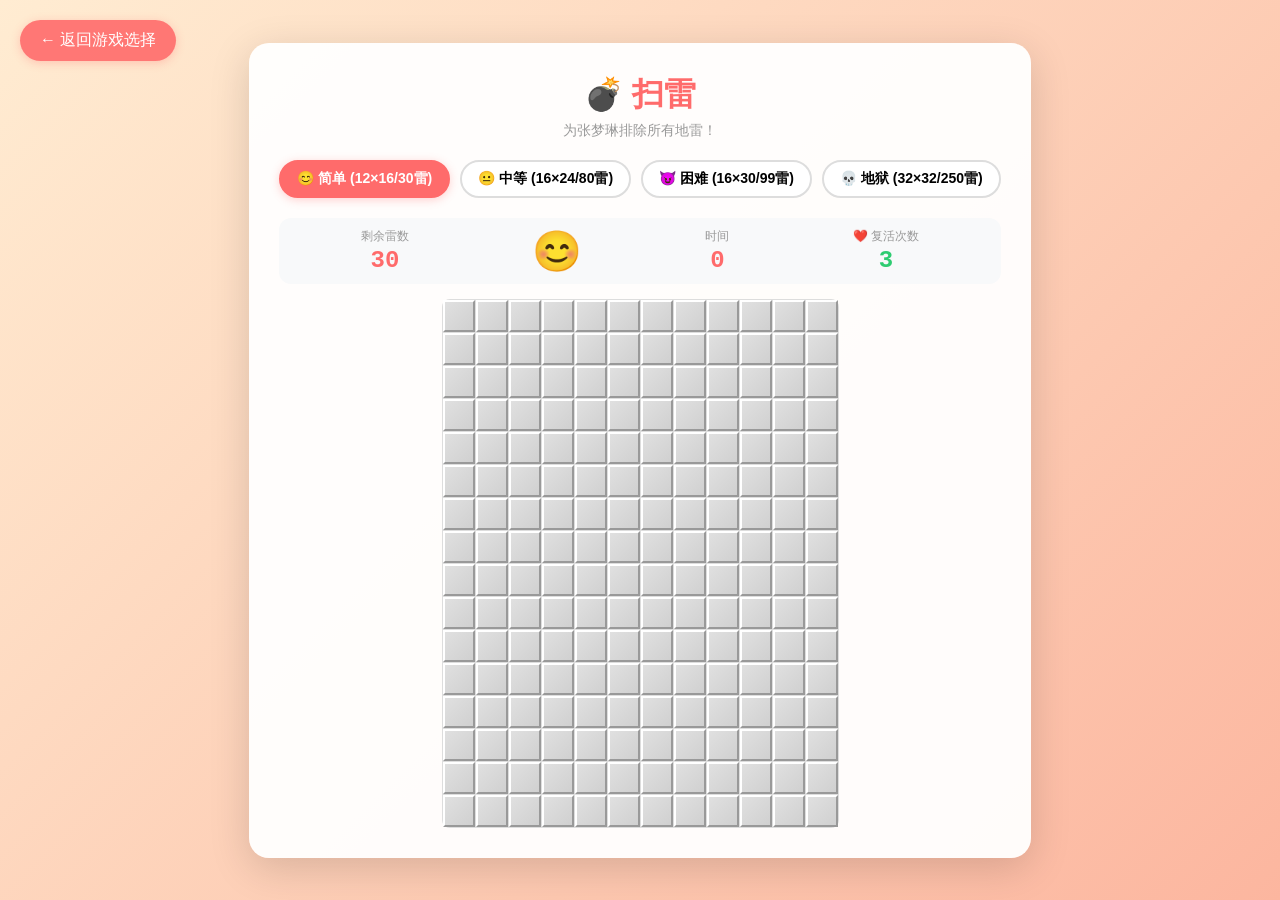
==== commit bd06b175: "Update minesweeper.html" ====
--- a/minesweeper.html
+++ b/minesweeper.html
@@ -86,10 +86,6 @@
 border-color: #ff6b6b;
 box-shadow: 0 2px 10px rgba(255, 107, 107, 0.3);
 }
-.diff-btn.easy { border-color: #2ecc71; }
-.diff-btn.medium { border-color: #f39c12; }
-.diff-btn.hard { border-color: #2c3e50; }
-.diff-btn.extreme { border-color: #e74c3c; }
 /* 游戏信息栏 */
 .game-info {
 display: flex;
@@ -377,7 +373,7 @@
 <div class="game-info">
 <div class="info-item">
 <div class="info-label">剩余雷数</div>
-<div class="info-value" id="mineCount">15</div>
+<div class="info-value" id="mineCount">30</div>
 </div>
 <button class="face-btn" id="faceBtn" onclick="resetGame()">😊</button>
 <div class="info-item">
@@ -409,7 +405,7 @@
 <div class="game-over-box">
 <div class="game-over-emoji" id="overEmoji">🎉</div>
 <div class="game-over-title" id="overTitle">恭喜通关！</div>
-<div class="game-over-detail" id="overDetail">用时: 0秒 | 雷数: 15</div>
+<div class="game-over-detail" id="overDetail">用时: 0秒 | 雷数: 30</div>
 <div class="game-over-buttons">
 <button class="over-btn again" onclick="resetGame()">🔄 再来一局</button>
 <button class="over-btn back" onclick="location.href='index.html'">🏠 返回</button>
@@ -424,477 +420,468 @@
 hard:    { cols: 30, rows: 16, mines: 99,  name: '困难' },
 extreme: { cols: 32, rows: 32, mines: 250, name: '地狱' }
 };
-
 // ========== 游戏状态 ==========
-const MAX_REVIVES = 3;  // 最大复活次数
-
+const MAX_REVIVES = 3;
 let gameState = {
-    difficulty: 'easy',
-    cols: 12,
-    rows: 16,
-    mines: 15,
-    board: [],
-    revealed: [],
-    flagged: [],
-    revived: [],      // 记录哪些格子被复活过
-    firstClick: true,
-    gameOver: false,
-    won: false,
-    minesLeft: 15,
-    time: 0,
-    timerInterval: null,
-    revives: MAX_REVIVES,   // 剩余复活次数
-    explodedCell: null,     // 当前踩雷的格子
-    revivePending: false    // 是否等待玩家选择复活
+difficulty: 'easy',
+cols: 12,
+rows: 16,
+mines: 30,
+board: [],
+revealed: [],
+flagged: [],
+revived: [],
+firstClick: true,
+gameOver: false,
+won: false,
+minesLeft: 30,
+time: 0,
+timerInterval: null,
+revives: MAX_REVIVES,
+explodedCell: null,
+revivePending: false,
+reviveTargetR: -1,
+reviveTargetC: -1
 };
 
-// ========== 初始化游戏 ==========
-function changeDifficulty(diff) {
-    const d = DIFFICULTIES[diff];
-    gameState.difficulty = diff;
-    gameState.cols = d.cols;
-    gameState.rows = d.rows;
-    gameState.mines = d.mines;
-    // 更新按钮状态
-    document.querySelectorAll('.diff-btn').forEach(btn => btn.classList.remove('active'));
-    document.querySelector('.diff-btn.' + diff).classList.add('active');
-    resetGame();
-}
-
-function initBoard() {
-    gameState.board = [];
-    gameState.revealed = [];
-    gameState.flagged = [];
-    gameState.revived = [];
-    for (let r = 0; r < gameState.rows; r++) {
-        gameState.board[r] = [];
-        gameState.revealed[r] = [];
-        gameState.flagged[r] = [];
-        gameState.revived[r] = [];
-        for (let c = 0; c < gameState.cols; c++) {
-            gameState.board[r][c] = 0;
-            gameState.revealed[r][c] = false;
-            gameState.flagged[r][c] = false;
-            gameState.revived[r][c] = false;
-        }
-    }
-}
-
-function placeMines(safeR, safeC) {
-    let placed = 0;
-    while (placed < gameState.mines) {
-        const r = Math.floor(Math.random() * gameState.rows);
-        const c = Math.floor(Math.random() * gameState.cols);
-        // 第一下点击的格子及其周围3x3区域不能有雷
-        if (r >= safeR - 1 && r <= safeR + 1 && c >= safeC - 1 && c <= safeC + 1) continue;
-        if (gameState.board[r][c] === -1) continue;
-        gameState.board[r][c] = -1;
-        placed++;
-    }
-    // 计算数字
-    calculateNumbers();
-}
-
-function calculateNumbers() {
-    for (let r = 0; r < gameState.rows; r++) {
-        for (let c = 0; c < gameState.cols; c++) {
-            if (gameState.board[r][c] === -1) continue;
-            let count = 0;
-            for (let dr = -1; dr <= 1; dr++) {
-                for (let dc = -1; dc <= 1; dc++) {
-                    const nr = r + dr;
-                    const nc = c + dc;
-                    if (nr >= 0 && nr < gameState.rows && nc >= 0 && nc < gameState.cols && gameState.board[nr][nc] === -1) {
-                        count++;
-                    }
-                }
-            }
-            gameState.board[r][c] = count;
-        }
-    }
-}
-
-// ========== 双击检测（在300ms内的第二次点击判定为双击） ==========
+// ========== 双击检测（300ms内第二次点击为双击） ==========
 let clickTimer = null;
 let lastClickCell = null;
 let clickCount = 0;
 
 function handleCellClick(r, c, e) {
-    if (gameState.gameOver || gameState.revivePending) return;
-    // 检测双击：300ms内对同一格子的第二次点击
-    if (lastClickCell && lastClickCell.r === r && lastClickCell.c === c && clickCount === 1) {
-        clickCount = 0;
-        lastClickCell = null;
-        clearTimeout(clickTimer);
-        handleDoubleClick(r, c);
-        return;
-    }
-    // 第一次点击
-    clickCount = 1;
-    lastClickCell = { r, c };
-    clickTimer = setTimeout(() => {
-        clickCount = 0;
-        lastClickCell = null;
-    }, 300);
-    // 执行单击逻辑
-    handleClick(r, c);
+if (gameState.gameOver || gameState.revivePending) return;
+
+// 如果是双击判断
+if (lastClickCell && lastClickCell.r === r && lastClickCell.c === c && clickCount === 1) {
+    clickCount = 0;
+    lastClickCell = null;
+    clearTimeout(clickTimer);
+    handleDoubleClick(r, c);
+    return;
+}
+
+// 第一次点击
+clickCount = 1;
+lastClickCell = { r, c };
+clickTimer = setTimeout(() => {
+    clickCount = 0;
+    lastClickCell = null;
+}, 300);
+
+// 执行单击逻辑
+handleClick(r, c);
 }
 
 // ========== 绘制棋盘 ==========
 function renderBoard() {
-    const boardEl = document.getElementById('board');
-    boardEl.style.gridTemplateColumns = `repeat(${gameState.cols}, 1fr)`;
-
-    // 如果是首次渲染，创建所有格子
-    if (boardEl.children.length === 0) {
-        for (let r = 0; r < gameState.rows; r++) {
-            for (let c = 0; c < gameState.cols; c++) {
-                const cell = document.createElement('div');
-                cell.className = 'cell hidden';
-                cell.dataset.row = r;
-                cell.dataset.col = c;
-                cell.addEventListener('click', (e) => handleCellClick(r, c, e));
-                cell.addEventListener('contextmenu', (e) => handleRightClick(r, c, e));
-                boardEl.appendChild(cell);
+const boardEl = document.getElementById('board');
+boardEl.style.gridTemplateColumns = `repeat(${gameState.cols}, 1fr)`;
+
+// 如果是首次渲染，创建所有格子
+if (boardEl.children.length === 0) {
+    for (let r = 0; r < gameState.rows; r++) {
+        for (let c = 0; c < gameState.cols; c++) {
+            const cell = document.createElement('div');
+            cell.className = 'cell hidden';
+            cell.dataset.row = r;
+            cell.dataset.col = c;
+            cell.addEventListener('click', (e) => handleCellClick(r, c, e));
+            cell.addEventListener('contextmenu', (e) => handleRightClick(r, c, e));
+            boardEl.appendChild(cell);
+        }
+    }
+}
+
+// 更新已有格子内容（不重建 DOM）
+const cells = boardEl.children;
+for (let r = 0; r < gameState.rows; r++) {
+    for (let c = 0; c < gameState.cols; c++) {
+        const index = r * gameState.cols + c;
+        const cell = cells[index];
+        const isRevealed = gameState.revealed[r][c];
+        const isFlagged = gameState.flagged[r][c];
+        const isRevived = gameState.revived[r][c];
+
+        // 重置类名（保留复活标记）
+        cell.className = 'cell';
+        cell.classList.add(isRevealed ? 'revealed' : 'hidden');
+        if (isRevived && isRevealed) cell.classList.add('revived');
+
+        // 更新内容
+        if (isRevealed) {
+            if (gameState.board[r][c] === -1) {
+                cell.innerHTML = '💣';
+                cell.classList.add('mine');
+            } else if (gameState.board[r][c] > 0) {
+                cell.innerHTML = gameState.board[r][c];
+                cell.classList.add('n' + gameState.board[r][c]);
+            } else {
+                cell.innerHTML = '';
+            }
+        } else if (isFlagged) {
+            cell.innerHTML = '🚩';
+            cell.classList.add('flag');
+        } else {
+            cell.innerHTML = '';
+        }
+
+        // 更新爆炸效果
+        if (gameState.explodedCell && gameState.explodedCell.r === r && gameState.explodedCell.c === c) {
+            cell.classList.add('exploded');
+        }
+    }
+}
+}
+
+// ========== 初始化游戏 ==========
+function changeDifficulty(diff) {
+const d = DIFFICULTIES[diff];
+gameState.difficulty = diff;
+gameState.cols = d.cols;
+gameState.rows = d.rows;
+gameState.mines = d.mines;
+
+// 更新按钮状态
+document.querySelectorAll('.diff-btn').forEach(btn => btn.classList.remove('active'));
+document.querySelector('.diff-btn.' + diff).classList.add('active');
+
+resetGame();
+}
+
+function initBoard() {
+gameState.board = [];
+gameState.revealed = [];
+gameState.flagged = [];
+gameState.revived = [];
+
+for (let r = 0; r < gameState.rows; r++) {
+    gameState.board[r] = [];
+    gameState.revealed[r] = [];
+    gameState.flagged[r] = [];
+    gameState.revived[r] = [];
+    for (let c = 0; c < gameState.cols; c++) {
+        gameState.board[r][c] = 0;
+        gameState.revealed[r][c] = false;
+        gameState.flagged[r][c] = false;
+        gameState.revived[r][c] = false;
+    }
+}
+}
+
+function placeMines(safeR, safeC) {
+let placed = 0;
+while (placed < gameState.mines) {
+    const r = Math.floor(Math.random() * gameState.rows);
+    const c = Math.floor(Math.random() * gameState.cols);
+    // 第一下点击的格子及其周围3x3区域不能有雷
+    if (r >= safeR - 1 && r <= safeR + 1 && c >= safeC - 1 && c <= safeC + 1) continue;
+    if (gameState.board[r][c] === -1) continue;
+    gameState.board[r][c] = -1;
+    placed++;
+}
+calculateNumbers();
+}
+
+function calculateNumbers() {
+for (let r = 0; r < gameState.rows; r++) {
+    for (let c = 0; c < gameState.cols; c++) {
+        if (gameState.board[r][c] === -1) continue;
+        let count = 0;
+        for (let dr = -1; dr <= 1; dr++) {
+            for (let dc = -1; dc <= 1; dc++) {
+                const nr = r + dr;
+                const nc = c + dc;
+                if (nr >= 0 && nr < gameState.rows && nc >= 0 && nc < gameState.cols && gameState.board[nr][nc] === -1) {
+                    count++;
+                }
+            }
+        }
+        gameState.board[r][c] = count;
+    }
+}
+}
+
+// ========== 点击逻辑 ==========
+function handleClick(r, c) {
+if (gameState.gameOver || gameState.revivePending) return;
+if (gameState.flagged[r][c]) return;
+if (gameState.revealed[r][c]) return;
+
+// 第一下点击
+if (gameState.firstClick) {
+    gameState.firstClick = false;
+    placeMines(r, c);
+    startTimer();
+}
+
+reveal(r, c);
+checkWin();
+}
+
+function reveal(r, c) {
+if (r < 0 || r >= gameState.rows || c < 0 || c >= gameState.cols) return;
+if (gameState.revealed[r][c]) return;
+if (gameState.flagged[r][c]) return;
+if (gameState.revivePending) return;
+
+gameState.revealed[r][c] = true;
+
+// 踩到地雷
+if (gameState.board[r][c] === -1) {
+    handleMineHit(r, c);
+    return;
+}
+
+// 如果数字是0，扩展翻开周围
+if (gameState.board[r][c] === 0) {
+    for (let dr = -1; dr <= 1; dr++) {
+        for (let dc = -1; dc <= 1; dc++) {
+            if (dr === 0 && dc === 0) continue;
+            reveal(r + dr, c + dc);
+        }
+    }
+}
+
+renderBoard();
+}
+
+// ========== 踩雷处理 ==========
+function handleMineHit(r, c) {
+gameState.explodedCell = { r, c };
+
+// 还有复活机会，弹出复活选择
+if (gameState.revives > 0 && !gameState.revivePending) {
+    gameState.revivePending = true;
+    gameState.reviveTargetR = r;
+    gameState.reviveTargetC = c;
+    // 冻结游戏（不立即结束）
+    stopTimer();
+    updateFace('😱');
+    // 弹出复活弹窗
+    document.getElementById('reviveDetail').textContent = `你还有 ${gameState.revives} 次复活机会，是否复活？`;
+    document.getElementById('reviveOverlay').classList.add('show');
+    renderBoard();
+    return;
+}
+
+// 没有复活机会，直接游戏结束
+triggerGameOver(false, r, c);
+}
+
+// ========== 复活逻辑 ==========
+function revive() {
+const r = gameState.reviveTargetR;
+const c = gameState.reviveTargetC;
+
+gameState.revivePending = false;
+gameState.revives--;
+
+// 1. 当前踩到的位置变为空格
+gameState.board[r][c] = 0;
+gameState.revived[r][c] = true;
+gameState.explodedCell = null;
+
+// 2. 重新计算所有数字（只清除当前位置的雷，周围保留）
+calculateNumbers();
+
+// 3. 自动翻开当前位置
+reveal(r, c);
+
+// 4. 恢复游戏
+gameState.gameOver = false;
+gameState.won = false;
+updateFace('😎');
+
+// 5. 重新开始计时（从暂停时继续）
+resumeTimer();
+
+// 6. 更新UI
+document.getElementById('reviveCount').textContent = gameState.revives;
+document.getElementById('mineCount').textContent = gameState.minesLeft;
+document.getElementById('reviveOverlay').classList.remove('show');
+
+renderBoard();
+checkWin();
+}
+
+// 拒绝复活，游戏结束
+function refuseRevive() {
+gameState.revivePending = false;
+document.getElementById('reviveOverlay').classList.remove('show');
+// 恢复计时
+resumeTimer();
+triggerGameOver(false, gameState.reviveTargetR, gameState.reviveTargetC);
+}
+
+// ========== 游戏结束触发 ==========
+function triggerGameOver(won, explodedR, explodedC) {
+// 防止重复触发
+if (gameState.gameOver) return;
+
+gameState.explodedCell = (won || typeof explodedR === 'undefined') ? null : {r: explodedR, c: explodedC};
+gameState.gameOver = true;
+gameState.won = won;
+stopTimer();
+
+if (won) {
+    updateFace('😎');
+    document.getElementById('overEmoji').textContent = '🎉';
+    document.getElementById('overTitle').textContent = '恭喜通关！';
+} else {
+    updateFace('😵');
+    document.getElementById('overEmoji').textContent = '💥';
+    document.getElementById('overTitle').textContent = '踩到雷了！';
+    // 显示所有地雷
+    for (let r = 0; r < gameState.rows; r++) {
+        for (let c = 0; c < gameState.cols; c++) {
+            if (gameState.board[r][c] === -1) {
+                gameState.revealed[r][c] = true;
             }
         }
     }
-
-    // 更新已有格子内容（不重建 DOM）
-    const cells = boardEl.children;
-    for (let r = 0; r < gameState.rows; r++) {
-        for (let c = 0; c < gameState.cols; c++) {
-            const index = r * gameState.cols + c;
-            const cell = cells[index];
-            const isRevealed = gameState.revealed[r][c];
-            const isFlagged = gameState.flagged[r][c];
-            const isRevived = gameState.revived[r][c];
-
-            // 重置类名（保留复活标记）
-            cell.className = 'cell';
-            cell.classList.add(isRevealed ? 'revealed' : 'hidden');
-            if (isRevived && isRevealed) cell.classList.add('revived');
-
-            // 更新内容
-            if (isRevealed) {
-                if (gameState.board[r][c] === -1) {
-                    cell.innerHTML = '💣';
-                    cell.classList.add('mine');
-                } else if (gameState.board[r][c] > 0) {
-                    cell.innerHTML = gameState.board[r][c];
-                    cell.classList.add('n' + gameState.board[r][c]);
-                } else {
-                    cell.innerHTML = '';
-                }
-            } else if (isFlagged) {
-                cell.innerHTML = '🚩';
-                cell.classList.add('flag');
-            } else {
-                cell.innerHTML = '';
-            }
-
-            // 更新爆炸效果
-            if (gameState.explodedCell && gameState.explodedCell.r === r && gameState.explodedCell.c === c) {
-                cell.classList.add('exploded');
-            }
-        }
-    }
-}
-
-// ========== 点击逻辑 ==========
-function handleClick(r, c) {
-    if (gameState.gameOver) return;
-    if (gameState.flagged[r][c]) return;
-    if (gameState.revealed[r][c]) return;
-
-    // 第一下点击
-    if (gameState.firstClick) {
-        gameState.firstClick = false;
-        placeMines(r, c);
-        startTimer();
-    }
-
-    reveal(r, c);
-    checkWin();
-}
-
-function reveal(r, c) {
-    if (r < 0 || r >= gameState.rows || c < 0 || c >= gameState.cols) return;
-    if (gameState.revealed[r][c]) return;
-    if (gameState.flagged[r][c]) return;
-    if (gameState.revivePending) return;
-
-    gameState.revealed[r][c] = true;
-
-    // 踩到地雷
-    if (gameState.board[r][c] === -1) {
-        handleMineHit(r, c);
-        return;
-    }
-
-    // 如果数字是0，扩展翻开周围
-    if (gameState.board[r][c] === 0) {
-        for (let dr = -1; dr <= 1; dr++) {
-            for (let dc = -1; dc <= 1; dc++) {
-                if (dr === 0 && dc === 0) continue;
-                reveal(r + dr, c + dc);
-            }
-        }
-    }
-    renderBoard();
-}
-
-// ========== 踩雷处理 ==========
-function handleMineHit(r, c) {
-    gameState.explodedCell = { r, c };
-
-    // 还有复活机会，弹出复活选择
-    if (gameState.revives > 0 && !gameState.revivePending) {
-        gameState.revivePending = true;
-        gameState.reviveTargetR = r;
-        gameState.reviveTargetC = c;
-        // 冻结游戏（不立即结束）
-        stopTimer();  // 暂停计时
-        updateFace('😱');
-        // 弹出复活弹窗
-        document.getElementById('reviveDetail').textContent = `你还有 ${gameState.revives} 次复活机会，是否复活？`;
-        document.getElementById('reviveOverlay').classList.add('show');
-        renderBoard();
-        return;
-    }
-
-    // 没有复活机会，直接游戏结束
-    triggerGameOver(false, r, c);
-}
-
-// ========== 复活逻辑 ==========
-function revive() {
-    const r = gameState.reviveTargetR;
-    const c = gameState.reviveTargetC;
-    gameState.revivePending = false;
-    gameState.revives--;
-
-    // 1. 移除当前位置的雷
-    gameState.board[r][c] = 0;
-    gameState.revived[r][c] = true;
-    gameState.explodedCell = null;
-
-    // 2. 重新计算周围所有格子的数字
-    // 清除当前位置周围的雷（保证复活后周围3x3范围没有雷，让复活更安全）
-    for (let dr = -1; dr <= 1; dr++) {
-        for (let dc = -1; dc <= 1; dc++) {
-            const nr = r + dr;
-            const nc = c + dc;
-            // 跳过自身之外，只清除周围的雷（但要保留其他的雷，否则游戏太简单）
-            if (dr === 0 && dc === 0) continue;
-            // 把周围格子的地雷移除
-            if (nr >= 0 && nr < gameState.rows && nc >= 0 && nc < gameState.cols) {
-                if (gameState.board[nr][nc] === -1) {
-                    gameState.board[nr][nc] = 0;
-                }
-            }
-        }
-    }
-
-    // 3. 重新计算所有数字
-    calculateNumbers();
-
-    // 4. 自动翻开当前位置及其周围空白区域
-    reveal(r, c);
-    
-    // 5. 恢复游戏
-    gameState.gameOver = false;
-    gameState.won = false;
-    updateFace('😎');
-    
-    // 6. 重新开始计时（从暂停时继续）
-    resumeTimer();
-
-    // 7. 更新UI
-    document.getElementById('reviveCount').textContent = gameState.revives;
-    document.getElementById('mineCount').textContent = gameState.minesLeft;
-    document.getElementById('reviveOverlay').classList.remove('show');
-    
-    // 8. 自动翻开复活点周围
-    renderBoard();
-    checkWin();
-}
-
-// 拒绝复活，游戏结束
-function refuseRevive() {
-    gameState.revivePending = false;
-    document.getElementById('reviveOverlay').classList.remove('show');
-    // 恢复计时
-    resumeTimer();
-    triggerGameOver(false, gameState.reviveTargetR, gameState.reviveTargetC);
-}
-
-// ========== 游戏结束触发 ==========
-function triggerGameOver(won, explodedR, explodedC) {
-    gameState.explodedCell = (won || typeof explodedR === 'undefined') ? null : {r: explodedR, c: explodedC};
-    gameState.gameOver = true;
-    gameState.won = won;
-    stopTimer();
-    
-    if (won) {
-        updateFace('😎');
-        document.getElementById('overEmoji').textContent = '🎉';
-        document.getElementById('overTitle').textContent = '恭喜通关！';
-    } else {
-        updateFace('😵');
-        document.getElementById('overEmoji').textContent = '💥';
-        document.getElementById('overTitle').textContent = '踩到雷了！';
-        // 显示所有地雷
-        for (let r = 0; r < gameState.rows; r++) {
-            for (let c = 0; c < gameState.cols; c++) {
-                if (gameState.board[r][c] === -1) {
-                    gameState.revealed[r][c] = true;
-                }
-            }
-        }
-        // 标记踩爆的雷
-        const cells = document.querySelectorAll('.cell');
-        cells.forEach(cell => {
-            const row = parseInt(cell.dataset.row);
-            const col = parseInt(cell.dataset.col);
-            if (row === explodedR && col === explodedC && gameState.board[row][col] === -1) {
-                cell.classList.add('exploded');
-            }
-        });
-        renderBoard();
-    }
-    document.getElementById('overDetail').textContent = `用时: ${gameState.time}秒 | 雷数: ${gameState.mines} | 复活: ${MAX_REVIVES - gameState.revives}次`;
-    document.getElementById('gameOverOverlay').classList.add('show');
+}
+renderBoard();
+
+document.getElementById('overDetail').textContent = `用时: ${gameState.time}秒 | 雷数: ${gameState.mines} | 复活: ${MAX_REVIVES - gameState.revives}次`;
+document.getElementById('gameOverOverlay').classList.add('show');
 }
 
 // ========== 计时器 ==========
 function startTimer() {
-    stopTimer();
-    gameState.time = 0;
+stopTimer();
+gameState.time = 0;
+gameState.timerInterval = setInterval(() => {
+    gameState.time++;
+    document.getElementById('timeCount').textContent = gameState.time;
+    if (gameState.time >= 999) stopTimer();
+}, 1000);
+}
+
+function resumeTimer() {
+if (!gameState.timerInterval) {
     gameState.timerInterval = setInterval(() => {
         gameState.time++;
         document.getElementById('timeCount').textContent = gameState.time;
         if (gameState.time >= 999) stopTimer();
     }, 1000);
 }
-
-function resumeTimer() {
-    stopTimer();
-    gameState.timerInterval = setInterval(() => {
-        gameState.time++;
-        document.getElementById('timeCount').textContent = gameState.time;
-        if (gameState.time >= 999) stopTimer();
-    }, 1000);
 }
 
 function stopTimer() {
-    if (gameState.timerInterval) {
-        clearInterval(gameState.timerInterval);
-        gameState.timerInterval = null;
-    }
+if (gameState.timerInterval) {
+    clearInterval(gameState.timerInterval);
+    gameState.timerInterval = null;
+}
 }
 
 // ========== 右键标记 ==========
 function handleRightClick(r, c, e) {
-    e.preventDefault();
-    if (gameState.gameOver) return;
-    if (gameState.revivePending) return;
-    if (gameState.revealed[r][c]) return;
-    if (gameState.flagged[r][c]) {
-        gameState.flagged[r][c] = false;
-        gameState.minesLeft++;
-    } else {
-        gameState.flagged[r][c] = true;
-        gameState.minesLeft--;
-    }
-    document.getElementById('mineCount').textContent = gameState.minesLeft;
-    updateFace('😊');
-    renderBoard();
+e.preventDefault();
+if (gameState.gameOver || gameState.revivePending) return;
+if (gameState.revealed[r][c]) return;
+
+if (gameState.flagged[r][c]) {
+    gameState.flagged[r][c] = false;
+    gameState.minesLeft++;
+} else {
+    gameState.flagged[r][c] = true;
+    gameState.minesLeft--;
+}
+
+document.getElementById('mineCount').textContent = gameState.minesLeft;
+updateFace('😊');
+renderBoard();
 }
 
 // ========== 双击数字 ==========
 function handleDoubleClick(r, c) {
-    if (gameState.gameOver) return;
-    if (gameState.revivePending) return;
-    if (!gameState.revealed[r][c]) return;
-    if (gameState.board[r][c] <= 0) return;
-    
-    const num = gameState.board[r][c];
-    let flagCount = 0;
-    const neighbors = [];
-    for (let dr = -1; dr <= 1; dr++) {
-        for (let dc = -1; dc <= 1; dc++) {
-            const nr = r + dr;
-            const nc = c + dc;
-            if (nr >= 0 && nr < gameState.rows && nc >= 0 && nc < gameState.cols) {
-                if (gameState.flagged[nr][nc]) flagCount++;
-                if (!gameState.flagged[nr][nc] && !gameState.revealed[nr][nc]) {
-                    neighbors.push({r: nr, c: nc});
-                }
+if (gameState.gameOver || gameState.revivePending) return;
+if (!gameState.revealed[r][c]) return;
+if (gameState.board[r][c] <= 0) return;
+
+const num = gameState.board[r][c];
+let flagCount = 0;
+const neighbors = [];
+
+for (let dr = -1; dr <= 1; dr++) {
+    for (let dc = -1; dc <= 1; dc++) {
+        const nr = r + dr;
+        const nc = c + dc;
+        if (nr >= 0 && nr < gameState.rows && nc >= 0 && nc < gameState.cols) {
+            if (gameState.flagged[nr][nc]) flagCount++;
+            if (!gameState.flagged[nr][nc] && !gameState.revealed[nr][nc]) {
+                neighbors.push({r: nr, c: nc});
             }
         }
     }
-    
-    // 如果标记的旗数等于数字，翻开周围未标记的格子
-    if (flagCount === num) {
-        const mineNeighbor = neighbors.find(n => gameState.board[n.r][n.c] === -1);
-        if (mineNeighbor) {
-            // 踩雷，交给handleMineHit处理（支持复活）
-            handleMineHit(mineNeighbor.r, mineNeighbor.c);
-        } else {
-            for (const n of neighbors) {
-                reveal(n.r, n.c);
-            }
-            checkWin();
+}
+
+// 如果标记的旗数等于数字，翻开周围未标记的格子
+if (flagCount === num) {
+    const mineNeighbor = neighbors.find(n => gameState.board[n.r][n.c] === -1);
+    if (mineNeighbor) {
+        // 踩雷，交给handleMineHit处理（支持复活）
+        handleMineHit(mineNeighbor.r, mineNeighbor.c);
+    } else {
+        for (const n of neighbors) {
+            reveal(n.r, n.c);
         }
+        checkWin();
     }
+}
 }
 
 // ========== 检查胜利 ==========
 function checkWin() {
-    if (gameState.gameOver) return;
-    if (gameState.revivePending) return;
-    let revealedCount = 0;
-    for (let r = 0; r < gameState.rows; r++) {
-        for (let c = 0; c < gameState.cols; c++) {
-            if (gameState.revealed[r][c]) revealedCount++;
-        }
+if (gameState.gameOver || gameState.revivePending) return;
+
+let revealedCount = 0;
+for (let r = 0; r < gameState.rows; r++) {
+    for (let c = 0; c < gameState.cols; c++) {
+        if (gameState.revealed[r][c]) revealedCount++;
     }
-    const totalCells = gameState.rows * gameState.cols;
-    if (revealedCount === totalCells - gameState.mines) {
-        triggerGameOver(true);
-    }
+}
+
+const totalCells = gameState.rows * gameState.cols;
+const correctCells = totalCells - gameState.mines;
+if (revealedCount === correctCells) {
+    triggerGameOver(true);
+}
 }
 
 // ========== 重置游戏 ==========
 function resetGame() {
-    stopTimer();
-    gameState.firstClick = true;
-    gameState.gameOver = false;
-    gameState.won = false;
-    gameState.explodedCell = null;
-    gameState.time = 0;
-    gameState.minesLeft = gameState.mines;
-    gameState.revives = MAX_REVIVES;
-    gameState.revivePending = false;
-    
-    document.getElementById('mineCount').textContent = gameState.mines;
-    document.getElementById('timeCount').textContent = '0';
-    document.getElementById('reviveCount').textContent = gameState.revives;
-    document.getElementById('gameOverOverlay').classList.remove('show');
-    document.getElementById('reviveOverlay').classList.remove('show');
-    updateFace('😊');
-    
-    // 清空棋盘容器（重新创建DOM，因为棋盘大小可能改变）
-    const boardEl = document.getElementById('board');
-    boardEl.innerHTML = '';
-    initBoard();
-    renderBoard();
+stopTimer();
+gameState.firstClick = true;
+gameState.gameOver = false;
+gameState.won = false;
+gameState.explodedCell = null;
+gameState.time = 0;
+gameState.minesLeft = gameState.mines;
+gameState.revives = MAX_REVIVES;
+gameState.revivePending = false;
+gameState.reviveTargetR = -1;
+gameState.reviveTargetC = -1;
+
+document.getElementById('mineCount').textContent = gameState.mines;
+document.getElementById('timeCount').textContent = '0';
+document.getElementById('reviveCount').textContent = gameState.revives;
+document.getElementById('gameOverOverlay').classList.remove('show');
+document.getElementById('reviveOverlay').classList.remove('show');
+updateFace('😊');
+
+// 清空棋盘容器（重新创建DOM，因为棋盘大小可能改变）
+const boardEl = document.getElementById('board');
+boardEl.innerHTML = '';
+
+initBoard();
+renderBoard();
 }
 
 // ========== 更新表情 ==========
 function updateFace(emoji) {
-    document.getElementById('faceBtn').textContent = emoji;
+document.getElementById('faceBtn').textContent = emoji;
 }
 
 // ========== 启动 ==========
